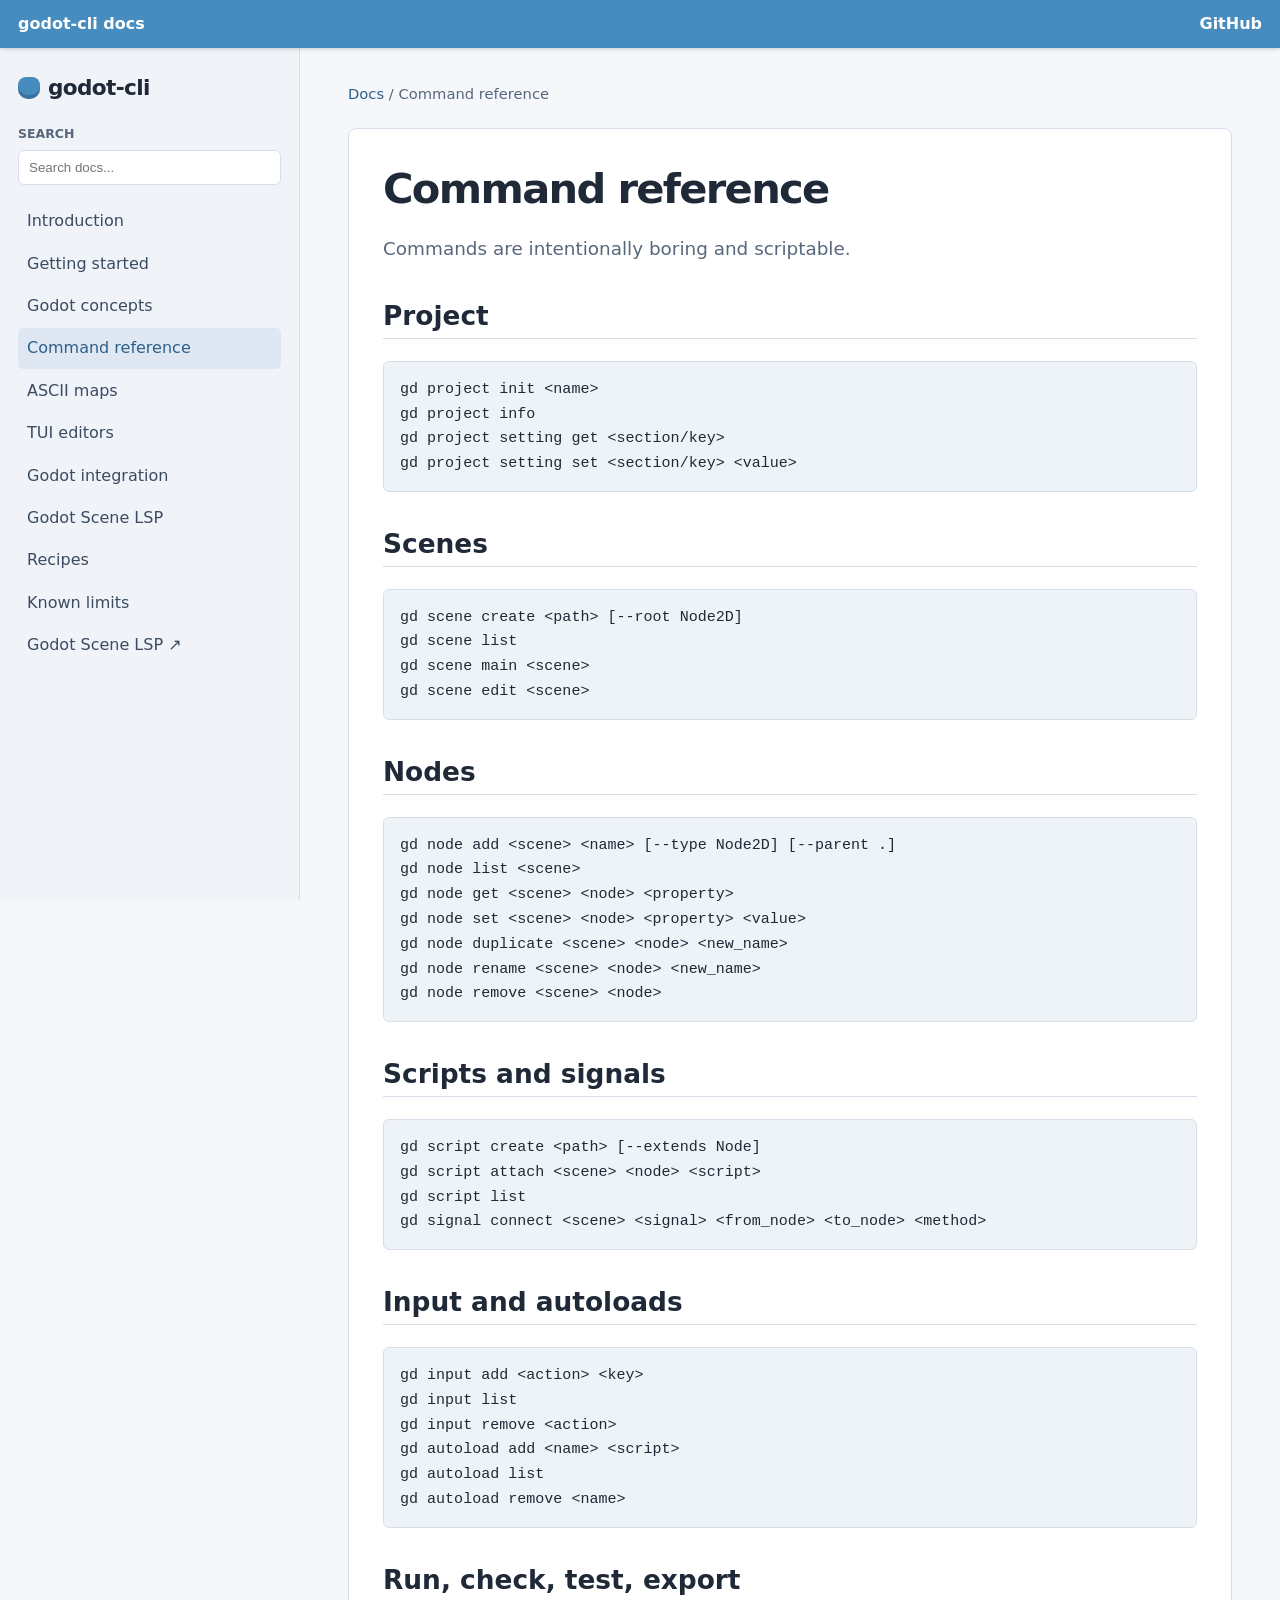
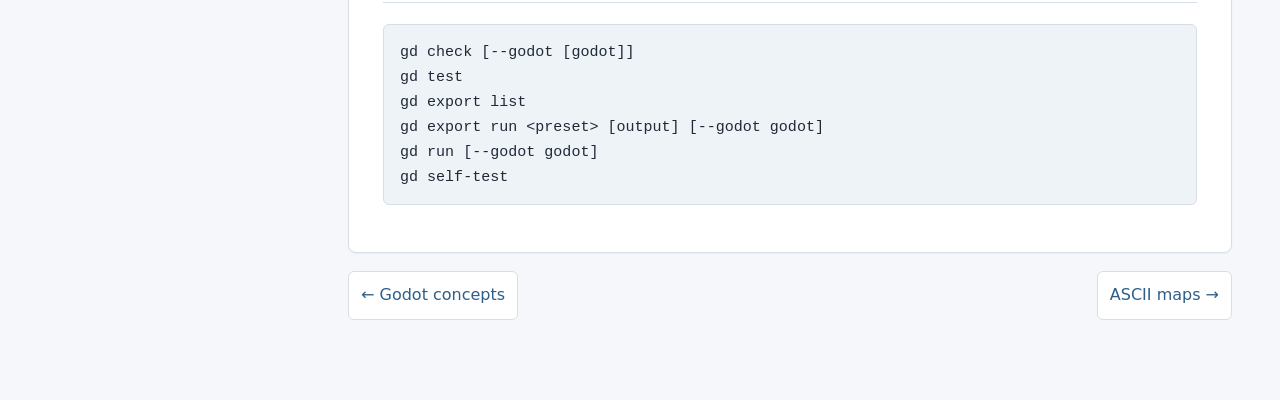
==== commands.html @ 0a63c84a "Redesign docs as multi-page documentation" ====
<!doctype html>
<html lang='en'>
<head>
  <meta charset='utf-8'>
  <meta name='viewport' content='width=device-width, initial-scale=1'>
  <title>Command reference — godot-cli docs</title>
  <meta name='description' content='godot-cli documentation'>
  <link rel='stylesheet' href='styles.css'>
</head>
<body>
  <header class='topbar'><button id='menuButton' aria-label='Toggle navigation'>☰</button><a class='topbrand' href='index.html'>godot-cli docs</a><a href='https://github.com/luisfer-cli/godot-cli'>GitHub</a></header>
  <aside class='sidebar' id='sidebar'>
    <a class='brand' href='index.html'>godot-cli</a>
    <label class='search-label' for='search'>Search</label>
    <input id='search' type='search' placeholder='Search docs...' autocomplete='off'>
    <div id='searchResults' class='search-results' hidden></div>
    <nav><a  href='index.html'>Introduction</a>
<a  href='getting-started.html'>Getting started</a>
<a  href='concepts.html'>Godot concepts</a>
<a class=active href='commands.html'>Command reference</a>
<a  href='maps.html'>ASCII maps</a>
<a  href='tui.html'>TUI editors</a>
<a  href='godot-integration.html'>Godot integration</a>
<a  href='godot-lsp.html'>Godot Scene LSP</a>
<a  href='recipes.html'>Recipes</a>
<a  href='limits.html'>Known limits</a><a href='https://github.com/luisfer-cli/godot-scene-lsp'>Godot Scene LSP ↗</a></nav>
  </aside>
  <main class='content'>
    <div class='breadcrumbs'><a href='index.html'>Docs</a> / <span>Command reference</span></div>
    <article>
<h1>Command reference</h1>
<p class='lead'>Commands are intentionally boring and scriptable.</p>
<h2>Project</h2><pre><code>gd project init &lt;name&gt;
gd project info
gd project setting get &lt;section/key&gt;
gd project setting set &lt;section/key&gt; &lt;value&gt;</code></pre>
<h2>Scenes</h2><pre><code>gd scene create &lt;path&gt; [--root Node2D]
gd scene list
gd scene main &lt;scene&gt;
gd scene edit &lt;scene&gt;</code></pre>
<h2>Nodes</h2><pre><code>gd node add &lt;scene&gt; &lt;name&gt; [--type Node2D] [--parent .]
gd node list &lt;scene&gt;
gd node get &lt;scene&gt; &lt;node&gt; &lt;property&gt;
gd node set &lt;scene&gt; &lt;node&gt; &lt;property&gt; &lt;value&gt;
gd node duplicate &lt;scene&gt; &lt;node&gt; &lt;new_name&gt;
gd node rename &lt;scene&gt; &lt;node&gt; &lt;new_name&gt;
gd node remove &lt;scene&gt; &lt;node&gt;</code></pre>
<h2>Scripts and signals</h2><pre><code>gd script create &lt;path&gt; [--extends Node]
gd script attach &lt;scene&gt; &lt;node&gt; &lt;script&gt;
gd script list
gd signal connect &lt;scene&gt; &lt;signal&gt; &lt;from_node&gt; &lt;to_node&gt; &lt;method&gt;</code></pre>
<h2>Input and autoloads</h2><pre><code>gd input add &lt;action&gt; &lt;key&gt;
gd input list
gd input remove &lt;action&gt;
gd autoload add &lt;name&gt; &lt;script&gt;
gd autoload list
gd autoload remove &lt;name&gt;</code></pre>
<h2>Run, check, test, export</h2><pre><code>gd check [--godot [godot]]
gd test
gd export list
gd export run &lt;preset&gt; [output] [--godot godot]
gd run [--godot godot]
gd self-test</code></pre>
</article>
    <nav class='pager'><a href='concepts.html'>← Godot concepts</a><a href='maps.html'>ASCII maps →</a></nav>
  </main>
  <script>window.SEARCH_INDEX = [{'url': 'index.html', 'title': 'Introduction', 'text': '\n<h1>godot-cli documentation</h1>\n<p class=lead>godot-cli is a terminal-first workflow for Godot 4. It helps you create, inspect, edit, check, run, and export Godot projects without opening the Godot editor for repetitive tasks.</p>\n<div class=admonition note><p><strong>Philosophy:</strong> use the CLI for repeatable project edits, use Neovim + LSP for rich text editing, and use Godot for visual or engine-specific work.</p></div>\n<h2>What you can do</h2>\n<div class=cards>\n  <a class=card href=getting-started.html><h3>Start a project</h3><p>Create a project, scene, player node, input action, and run it.</p></a>\n  <a class=card href=commands.html><h3>Command reference</h3><p>Every command grouped by project, scene, node, script, map, and export.</p></a>\n  <a class=card href=maps.html><h3>ASCII maps</h3><p>Edit simple 2D levels directly in the terminal.</p></a>\n  <a class=card href=godot-lsp.html><h3>Godot Scene LSP</h3><p>Pair the CLI with completions for scenes, node paths, and resources.</p></a>\n</div>\n<h2>Godot in one minute</h2>\n<p>Godot games are built from <strong>scenes</strong>. Scenes are trees of <strong>nodes</strong>. Nodes can have <strong>scripts</strong>. Files are referenced through <code>res://</code> paths. godot-cli edits those project files from your shell.</p>\n<pre><code>gd project init MyGame\ngd scene create Main --root Node2D\ngd node add Main Player --type CharacterBody2D\ngd script attach Main Player player.gd\ngd check --godot\ngd run</code></pre>\n'}, {'url': 'getting-started.html', 'title': 'Getting started', 'text': '\n<h1>Getting started</h1>\n<p class=lead>This walkthrough creates a small Godot project using only shell commands.</p>\n<h2>Install</h2>\n<pre><code>git clone https://github.com/luisfer-cli/godot-cli.git\ncd godot-cli\nmake install\nexport PATH="$HOME/.local/bin:$PATH"</code></pre>\n<h2>Create a project</h2>\n<pre><code>mkdir MyGame && cd MyGame\ngd project init MyGame\ngd scene create Main --root Node2D\ngd scene main Main</code></pre>\n<h2>Add a player</h2>\n<pre><code>gd node add Main Player --type CharacterBody2D\ngd script create player.gd --extends CharacterBody2D\ngd script attach Main Player player.gd\ngd input add jump Space</code></pre>\n<h2>Create a level</h2>\n<pre><code>gd map new Level1 24 14\ngd map edit Level1\ngd map compile Level1 LevelScene</code></pre>\n<h2>Validate and run</h2>\n<pre><code>gd check --godot\ngd run</code></pre>\n<div class=admonition tip><p><strong>Tip:</strong> if your binary is not named <code>godot</code>, use <code>--godot /path/to/godot</code>.</p></div>\n'}, {'url': 'concepts.html', 'title': 'Godot concepts', 'text': '\n<h1>Godot concepts for CLI users</h1>\n<p class=lead>You do not need to memorize the editor UI to understand how Godot projects are structured.</p>\n<h2>Scenes</h2>\n<p>A scene is a reusable tree of nodes, usually saved as a <code>.tscn</code> file. Common examples: <code>Main.tscn</code>, <code>Player.tscn</code>, <code>Enemy.tscn</code>, <code>UI.tscn</code>.</p>\n<h2>Nodes</h2>\n<p>Nodes are the building blocks. <code>Node2D</code> groups 2D nodes. <code>CharacterBody2D</code> is useful for controlled characters. <code>Sprite2D</code> displays textures. <code>CollisionShape2D</code> defines collision geometry.</p>\n<h2>Scripts</h2>\n<p>Scripts add behavior to nodes. A GDScript file usually begins with <code>extends SomeGodotClass</code>. Attach scripts with <code>gd script attach</code>.</p>\n<h2>Resources and res:// paths</h2>\n<p>Godot refers to project files with <code>res://</code>. Example: <code>res://player.gd</code>. The CLI normalizes paths when attaching scripts or setting project values.</p>\n<h2>Where the CLI fits</h2>\n<p>godot-cli changes text resources conservatively. It is not a visual scene editor. It is for repeatable operations you want in shell history, scripts, and automation.</p>\n'}, {'url': 'commands.html', 'title': 'Command reference', 'text': '\n<h1>Command reference</h1>\n<p class=lead>Commands are intentionally boring and scriptable.</p>\n<h2>Project</h2><pre><code>gd project init &lt;name&gt;\ngd project info\ngd project setting get &lt;section/key&gt;\ngd project setting set &lt;section/key&gt; &lt;value&gt;</code></pre>\n<h2>Scenes</h2><pre><code>gd scene create &lt;path&gt; [--root Node2D]\ngd scene list\ngd scene main &lt;scene&gt;\ngd scene edit &lt;scene&gt;</code></pre>\n<h2>Nodes</h2><pre><code>gd node add &lt;scene&gt; &lt;name&gt; [--type Node2D] [--parent .]\ngd node list &lt;scene&gt;\ngd node get &lt;scene&gt; &lt;node&gt; &lt;property&gt;\ngd node set &lt;scene&gt; &lt;node&gt; &lt;property&gt; &lt;value&gt;\ngd node duplicate &lt;scene&gt; &lt;node&gt; &lt;new_name&gt;\ngd node rename &lt;scene&gt; &lt;node&gt; &lt;new_name&gt;\ngd node remove &lt;scene&gt; &lt;node&gt;</code></pre>\n<h2>Scripts and signals</h2><pre><code>gd script create &lt;path&gt; [--extends Node]\ngd script attach &lt;scene&gt; &lt;node&gt; &lt;script&gt;\ngd script list\ngd signal connect &lt;scene&gt; &lt;signal&gt; &lt;from_node&gt; &lt;to_node&gt; &lt;method&gt;</code></pre>\n<h2>Input and autoloads</h2><pre><code>gd input add &lt;action&gt; &lt;key&gt;\ngd input list\ngd input remove &lt;action&gt;\ngd autoload add &lt;name&gt; &lt;script&gt;\ngd autoload list\ngd autoload remove &lt;name&gt;</code></pre>\n<h2>Run, check, test, export</h2><pre><code>gd check [--godot [godot]]\ngd test\ngd export list\ngd export run &lt;preset&gt; [output] [--godot godot]\ngd run [--godot godot]\ngd self-test</code></pre>\n'}, {'url': 'maps.html', 'title': 'ASCII maps', 'text': '\n<h1>ASCII maps</h1>\n<p class=lead>ASCII maps are a quick way to sketch 2D levels without a visual TileMap editor.</p>\n<h2>Format</h2>\n<p><code>.</code> is empty. Every other character becomes a node when compiled.</p>\n<pre><code>P#.\n..#</code></pre>\n<h2>Commands</h2>\n<pre><code>gd map new Level1 16 9\ngd map check Level1\ngd map edit Level1\ngd map compile Level1 LevelScene --tile-size 16</code></pre>\n<h2>Legend</h2>\n<p>Create <code>levels/map.legend</code> to map characters to Godot node types.</p>\n<pre><code>[legend]\n#=StaticBody2D\nP=CharacterBody2D\nC=Camera2D</code></pre>\n<h2>Map editor keys</h2>\n<table><tr><th>Key</th><th>Action</th></tr><tr><td><code>h/j/k/l</code></td><td>Move cursor</td></tr><tr><td>printable key</td><td>Select tile</td></tr><tr><td><code>p</code> or space</td><td>Paint</td></tr><tr><td><code>u</code></td><td>Undo</td></tr><tr><td><code>:w</code>, <code>:q</code>, <code>:wq</code></td><td>Write/quit</td></tr></table>\n<div class=admonition note><p><strong>Why not native TileMap?</strong> Native TileMap editing needs TileSet and atlas metadata. The CLI uses ASCII maps until that data model is worth supporting.</p></div>\n'}, {'url': 'tui.html', 'title': 'TUI editors', 'text': '\n<h1>TUI editors</h1>\n<p class=lead>The TUIs are small terminal helpers with Vim-ish bindings. They are not full editor replacements.</p>\n<h2>Scene browser</h2>\n<pre><code>gd scene edit Main</code></pre>\n<table><tr><th>Key</th><th>Action</th></tr><tr><td><code>j/k</code></td><td>Move through nodes</td></tr><tr><td><code>/</code></td><td>Search node path</td></tr><tr><td><code>?</code></td><td>Help</td></tr><tr><td><code>:w</code>, <code>:q</code>, <code>:wq</code></td><td>Write/quit</td></tr></table>\n<h2>Map editor</h2>\n<pre><code>gd map edit Level1</code></pre>\n<p>Use this for quick ASCII map edits. Compile the map back into a scene with <code>gd map compile</code>.</p>\n'}, {'url': 'godot-integration.html', 'title': 'Godot integration', 'text': '\n<h1>Godot integration</h1>\n<p class=lead>The CLI delegates engine work to the real Godot binary.</p>\n<h2>Run</h2><pre><code>gd run\ngd run --godot /opt/Godot_v4/godot</code></pre>\n<h2>Headless check</h2><pre><code>gd check --godot</code></pre>\n<h2>Exports</h2><pre><code>gd export list\ngd export run Linux build/game.x86_64</code></pre>\n<h2>Tests</h2><p>Configure a test command in <code>project.godot</code>.</p><pre><code>[gd]\ntest_command=godot --headless --path . --script res://test_runner.gd</code></pre><pre><code>gd test</code></pre>\n'}, {'url': 'godot-lsp.html', 'title': 'Godot Scene LSP', 'text': '\n<h1>Godot Scene LSP</h1>\n<p class=lead>Pair godot-cli with <a href=https://github.com/luisfer-cli/godot-scene-lsp>godot-scene-lsp</a> for rich Neovim editing.</p>\n<p>The LSP is a minimal dependency-free server focused on scenes, nodes, resources, and GDScript completions while working without opening Godot.</p>\n<h2>Features</h2>\n<ul><li>Scene <code>.tscn</code> completions.</li><li>Node path completions like <code>Player/Sprite</code>.</li><li><code>res://...</code> resource completions for scripts, scenes, textures, audio, and project files.</li><li>Godot classes, keywords, callbacks, and project symbols.</li><li>Document symbols, definitions, references, hover, and simple diagnostics.</li></ul>\n<h2>Install</h2><pre><code>git clone https://github.com/luisfer-cli/godot-scene-lsp.git\ncd godot-scene-lsp\nmake install</code></pre>\n<h2>Neovim</h2><pre><code>vim.lsp.start({\n  name = godot-scene-lsp,\n  cmd = { godot-scene-lsp, --stdio },\n  root_dir = vim.fs.root(0, { project.godot, .git }),\n})</code></pre>\n<h2>Recommended workflow</h2><p>Use godot-cli for repeatable structural changes. Use Neovim + godot-scene-lsp for writing scripts and editing scenes/resources. Use Godot for visual authoring when the terminal stops being the fastest tool.</p>\n'}, {'url': 'recipes.html', 'title': 'Recipes', 'text': '\n<h1>Recipes</h1>\n<h2>Create a player scene</h2><pre><code>gd scene create Player --root CharacterBody2D\ngd node add Player Sprite --type Sprite2D\ngd node add Player Collision --type CollisionShape2D\ngd script create player.gd --extends CharacterBody2D\ngd script attach Player Player player.gd</code></pre>\n<h2>Create a UI scene</h2><pre><code>gd scene create UI --root Control\ngd node add UI Menu --type VBoxContainer\ngd node add UI StartButton --type Button --parent Menu</code></pre>\n<h2>Prepare export</h2><pre><code>gd check --godot\ngd export list\ngd export run Linux dist/my-game.x86_64</code></pre>\n<h2>Use Neovim for deep edits</h2><pre><code>nvim Main.tscn player.gd</code></pre><p>With godot-scene-lsp running, you get project-aware completions for node paths and <code>res://</code> resources.</p>\n'}, {'url': 'limits.html', 'title': 'Known limits', 'text': '\n<h1>Known limits</h1>\n<ul><li><code>.tscn</code> support is conservative and line-preserving, not a full Godot resource parser.</li><li>Native TileMap/TileSet editing is not implemented; use ASCII maps or Neovim/Godot for full tileset metadata.</li><li>The curses TUIs are intentionally small helpers.</li><li>Input mapping supports basic keys first.</li><li>On Windows, curses may require a compatible terminal environment.</li></ul>\n<h2>Design rule</h2><p>godot-cli should stay boring and scriptable. If a feature starts becoming a clone of Godots editor, it probably belongs in Godot or the LSP instead.</p>\n'}];</script>
  <script src='docs.js'></script>
</body>
</html>
---- styles.css ----
:root {
  color-scheme: light dark;
  --bg: #f5f7fb;
  --paper: #ffffff;
  --sidebar: #f0f3f8;
  --text: #1f2937;
  --muted: #58677c;
  --line: #d8dee9;
  --code-bg: #eef3f7;
  --godot: #478cbf;
  --godot-dark: #2d5f89;
  --green: #2e936c;
  --warn-bg: #fff8e1;
  --note-bg: #eaf5ff;
  --tip-bg: #eafaf0;
}
* { box-sizing: border-box; }
html { scroll-behavior: smooth; }
body {
  margin: 0;
  background: var(--bg);
  color: var(--text);
  font-family: system-ui, -apple-system, BlinkMacSystemFont, "Segoe UI", sans-serif;
  line-height: 1.65;
}
a { color: var(--godot-dark); text-decoration: none; }
a:hover { text-decoration: underline; }
.topbar {
  position: sticky;
  top: 0;
  z-index: 20;
  height: 48px;
  display: flex;
  align-items: center;
  gap: 16px;
  padding: 0 18px;
  background: var(--godot);
  color: white;
  box-shadow: 0 1px 4px rgba(0,0,0,.18);
}
.topbar a { color: white; font-weight: 600; }
.topbar a:last-child { margin-left: auto; }
#menuButton {
  display: none;
  border: 0;
  background: rgba(255,255,255,.16);
  color: white;
  border-radius: 6px;
  padding: 6px 9px;
}
.sidebar {
  position: fixed;
  top: 48px;
  bottom: 0;
  left: 0;
  width: 300px;
  overflow-y: auto;
  padding: 22px 18px 36px;
  background: var(--sidebar);
  border-right: 1px solid var(--line);
}
.brand {
  display: block;
  margin-bottom: 18px;
  color: var(--text);
  font-size: 1.35rem;
  font-weight: 800;
  letter-spacing: -.03em;
}
.brand::before {
  content: "";
  display: inline-block;
  width: 22px;
  height: 22px;
  margin-right: 8px;
  vertical-align: -4px;
  border-radius: 8px 8px 10px 10px;
  background: var(--godot);
  box-shadow: inset 0 -4px 0 rgba(0,0,0,.18);
}
.search-label {
  display: block;
  margin-bottom: 6px;
  color: var(--muted);
  font-size: .78rem;
  font-weight: 700;
  text-transform: uppercase;
}
#search {
  width: 100%;
  padding: 9px 10px;
  border: 1px solid var(--line);
  border-radius: 6px;
  background: var(--paper);
  color: var(--text);
}
.search-results {
  margin: 8px 0 12px;
  border: 1px solid var(--line);
  border-radius: 6px;
  background: var(--paper);
  overflow: hidden;
}
.search-results a, .search-results p {
  display: block;
  margin: 0;
  padding: 8px 10px;
  color: var(--muted);
}
.search-results a:hover { background: var(--code-bg); text-decoration: none; }
.sidebar nav {
  display: grid;
  gap: 2px;
  margin-top: 16px;
}
.sidebar nav a {
  padding: 7px 9px;
  border-radius: 5px;
  color: #3b4b61;
}
.sidebar nav a:hover, .sidebar nav a.active {
  background: #dfe8f2;
  color: var(--godot-dark);
  text-decoration: none;
}
.content {
  max-width: 980px;
  margin-left: 300px;
  padding: 34px 48px 80px;
}
.breadcrumbs {
  margin-bottom: 22px;
  color: var(--muted);
  font-size: .92rem;
}
article {
  background: var(--paper);
  border: 1px solid var(--line);
  border-radius: 8px;
  padding: 34px;
  box-shadow: 0 1px 2px rgba(0,0,0,.04);
}
h1, h2, h3 { line-height: 1.25; }
h1 {
  margin: 0 0 18px;
  font-size: 2.6rem;
  letter-spacing: -.04em;
}
h2 {
  margin-top: 2.2rem;
  padding-bottom: .35rem;
  border-bottom: 1px solid var(--line);
  font-size: 1.65rem;
}
h3 { margin-top: 1.6rem; color: var(--godot-dark); }
.lead {
  color: var(--muted);
  font-size: 1.15rem;
}
pre {
  overflow: auto;
  padding: 15px 16px;
  border: 1px solid var(--line);
  border-radius: 6px;
  background: var(--code-bg);
}
code {
  font-family: ui-monospace, SFMono-Regular, Menlo, Consolas, "Liberation Mono", monospace;
  font-size: .94em;
}
p code, li code, td code {
  padding: 2px 5px;
  border-radius: 4px;
  background: var(--code-bg);
}
.cards {
  display: grid;
  grid-template-columns: repeat(2, minmax(0, 1fr));
  gap: 14px;
  margin: 18px 0;
}
.card {
  display: block;
  padding: 16px;
  border: 1px solid var(--line);
  border-radius: 8px;
  background: #fbfcfe;
}
.card h3 { margin-top: 0; }
.card p { color: var(--muted); }
.admonition {
  margin: 18px 0;
  padding: 12px 14px;
  border-left: 4px solid var(--godot);
  border-radius: 4px;
  background: var(--note-bg);
}
.admonition.tip { background: var(--tip-bg); border-left-color: var(--green); }
.admonition.note { background: var(--note-bg); }
.split, .grid-2 {
  display: grid;
  grid-template-columns: repeat(2, minmax(0, 1fr));
  gap: 14px;
}
.split > div, .grid-2 > article {
  border: 1px solid var(--line);
  border-radius: 8px;
  padding: 14px;
  background: #fbfcfe;
}
table {
  width: 100%;
  border-collapse: collapse;
  margin: 14px 0;
}
th, td {
  padding: 9px 10px;
  border: 1px solid var(--line);
  text-align: left;
}
th { background: var(--code-bg); }
.warning { background: var(--warn-bg); }
.pager {
  display: flex;
  justify-content: space-between;
  margin-top: 18px;
}
.pager a, .pager span {
  display: inline-block;
  min-width: 1px;
  padding: 10px 12px;
  border: 1px solid var(--line);
  border-radius: 6px;
  background: var(--paper);
}
@media (prefers-color-scheme: dark) {
  :root {
    --bg: #10151f;
    --paper: #151c29;
    --sidebar: #111827;
    --text: #e8eef8;
    --muted: #a8b4c6;
    --line: #2a3545;
    --code-bg: #0d1320;
    --godot-dark: #74b8e8;
    --note-bg: #102338;
    --tip-bg: #10291e;
    --warn-bg: #2a2412;
  }
  .card, .split > div, .grid-2 > article { background: #121a27; }
  .sidebar nav a { color: var(--muted); }
  .sidebar nav a:hover, .sidebar nav a.active { background: #1b2b40; color: white; }
}
@media (max-width: 860px) {
  #menuButton { display: inline-block; }
  .sidebar { transform: translateX(-105%); transition: transform .18s ease; z-index: 30; }
  .sidebar.open { transform: translateX(0); }
  .content { margin-left: 0; padding: 24px 18px 70px; }
  article { padding: 24px; }
  .cards, .split, .grid-2 { grid-template-columns: 1fr; }
}
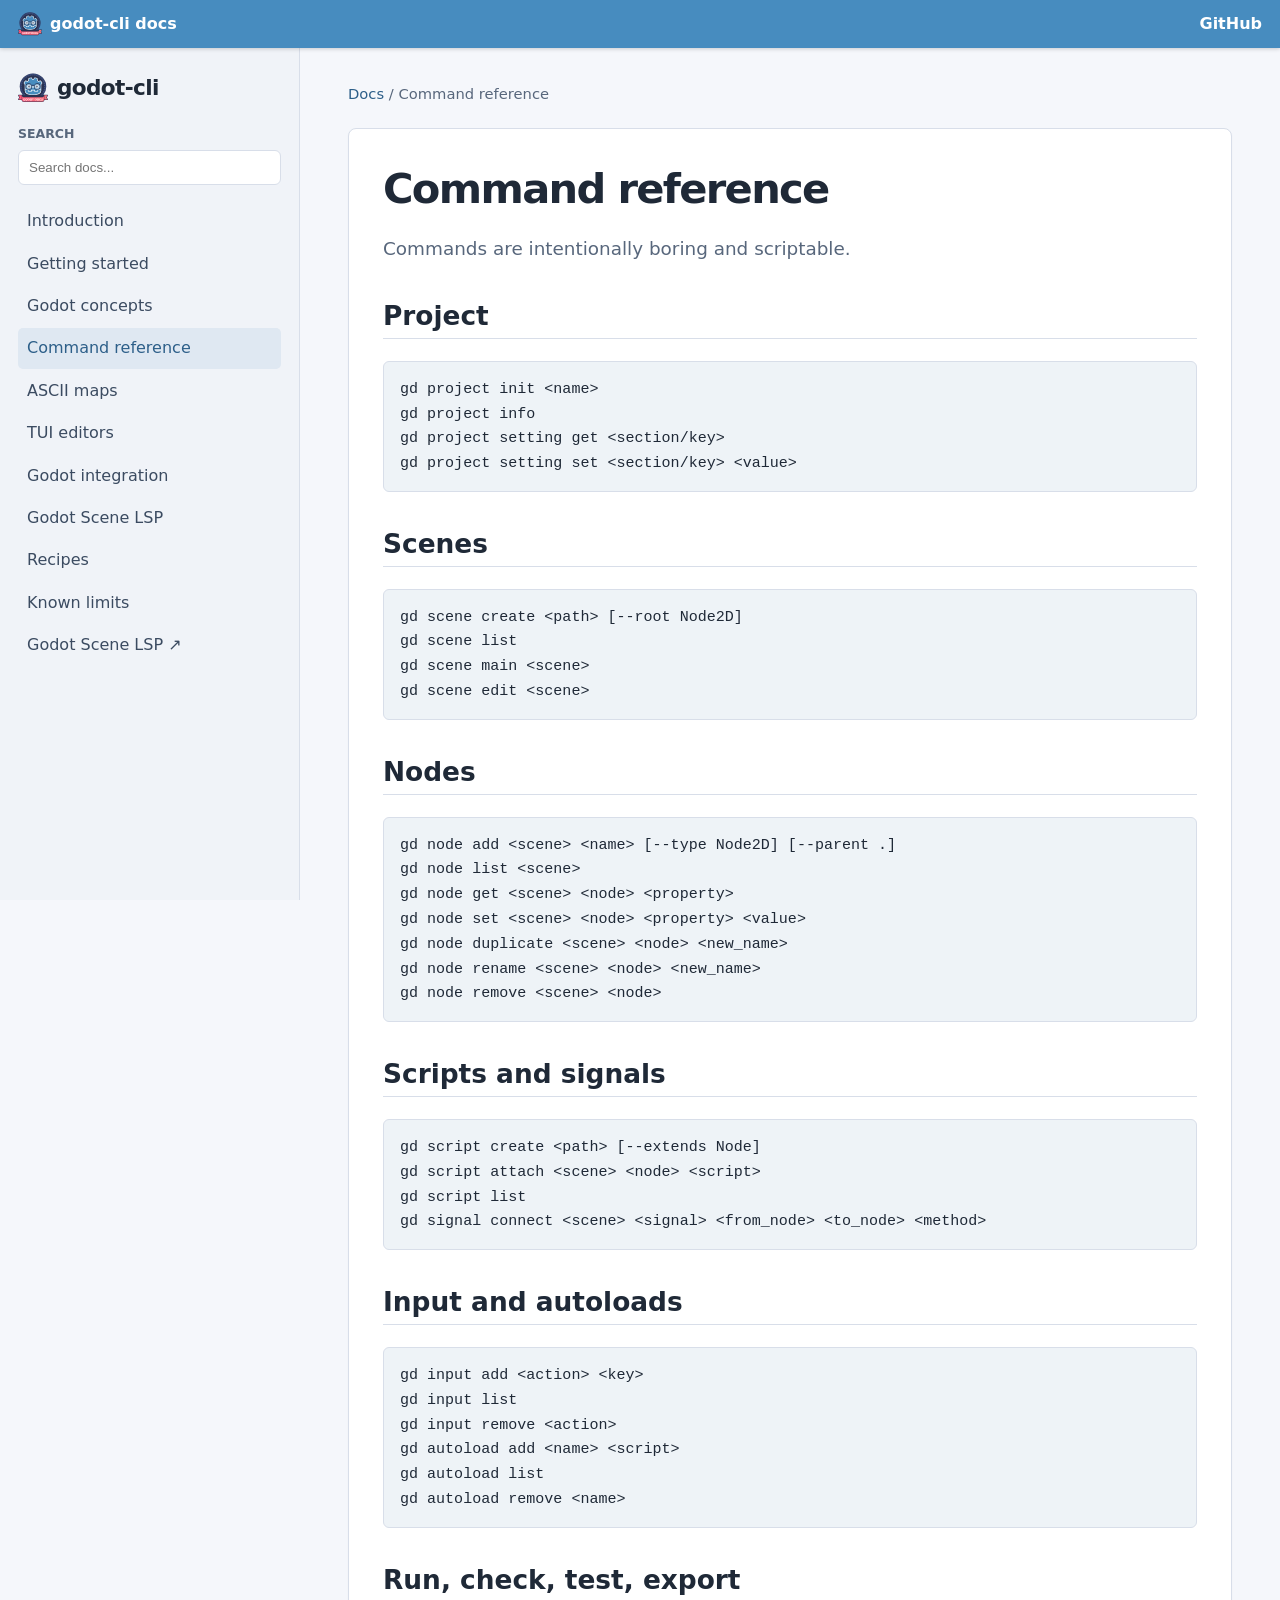
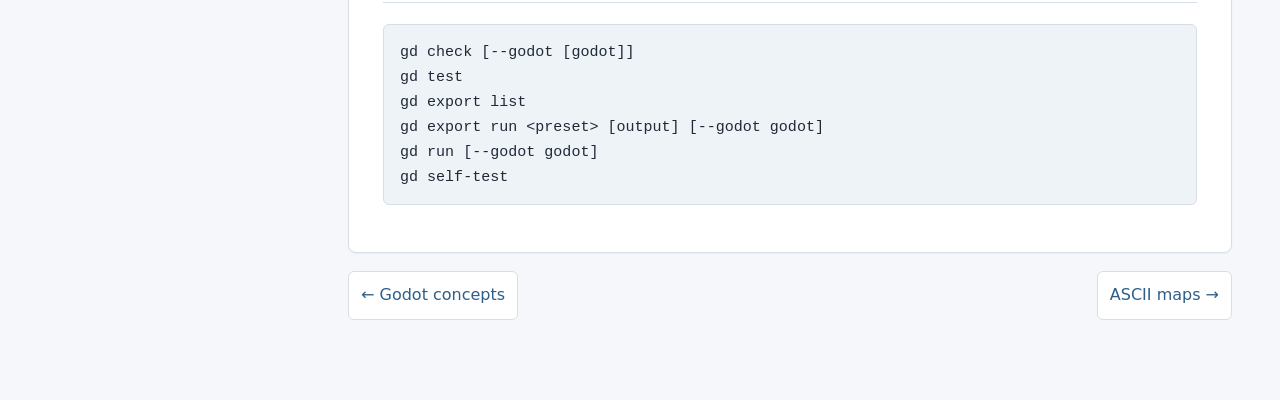
==== commit 77587db3: "Add Godot logo to docs" ====
--- a/commands.html
+++ b/commands.html
@@ -8,9 +8,9 @@
   <link rel='stylesheet' href='styles.css'>
 </head>
 <body>
-  <header class='topbar'><button id='menuButton' aria-label='Toggle navigation'>☰</button><a class='topbrand' href='index.html'>godot-cli docs</a><a href='https://github.com/luisfer-cli/godot-cli'>GitHub</a></header>
+  <header class='topbar'><button id='menuButton' aria-label='Toggle navigation'>☰</button><a class='topbrand' href='index.html'><img src='assets/godot-documentation-logo.svg' alt='' class='top-logo'> godot-cli docs</a><a href='https://github.com/luisfer-cli/godot-cli'>GitHub</a></header>
   <aside class='sidebar' id='sidebar'>
-    <a class='brand' href='index.html'>godot-cli</a>
+    <a class='brand' href='index.html'><img src='assets/godot-documentation-logo.svg' alt='Godot logo'> <span>godot-cli</span></a>
     <label class='search-label' for='search'>Search</label>
     <input id='search' type='search' placeholder='Search docs...' autocomplete='off'>
     <div id='searchResults' class='search-results' hidden></div>
--- a/styles.css
+++ b/styles.css
@@ -60,24 +60,18 @@
   border-right: 1px solid var(--line);
 }
 .brand {
-  display: block;
+  display: flex;
+  align-items: center;
+  gap: 9px;
   margin-bottom: 18px;
   color: var(--text);
   font-size: 1.35rem;
   font-weight: 800;
   letter-spacing: -.03em;
 }
-.brand::before {
-  content: "";
-  display: inline-block;
-  width: 22px;
-  height: 22px;
-  margin-right: 8px;
-  vertical-align: -4px;
-  border-radius: 8px 8px 10px 10px;
-  background: var(--godot);
-  box-shadow: inset 0 -4px 0 rgba(0,0,0,.18);
-}
+.brand img { width: 30px; height: 30px; }
+.topbrand { display: inline-flex; align-items: center; gap: 8px; }
+.top-logo { width: 24px; height: 24px; }
 .search-label {
   display: block;
   margin-bottom: 6px;
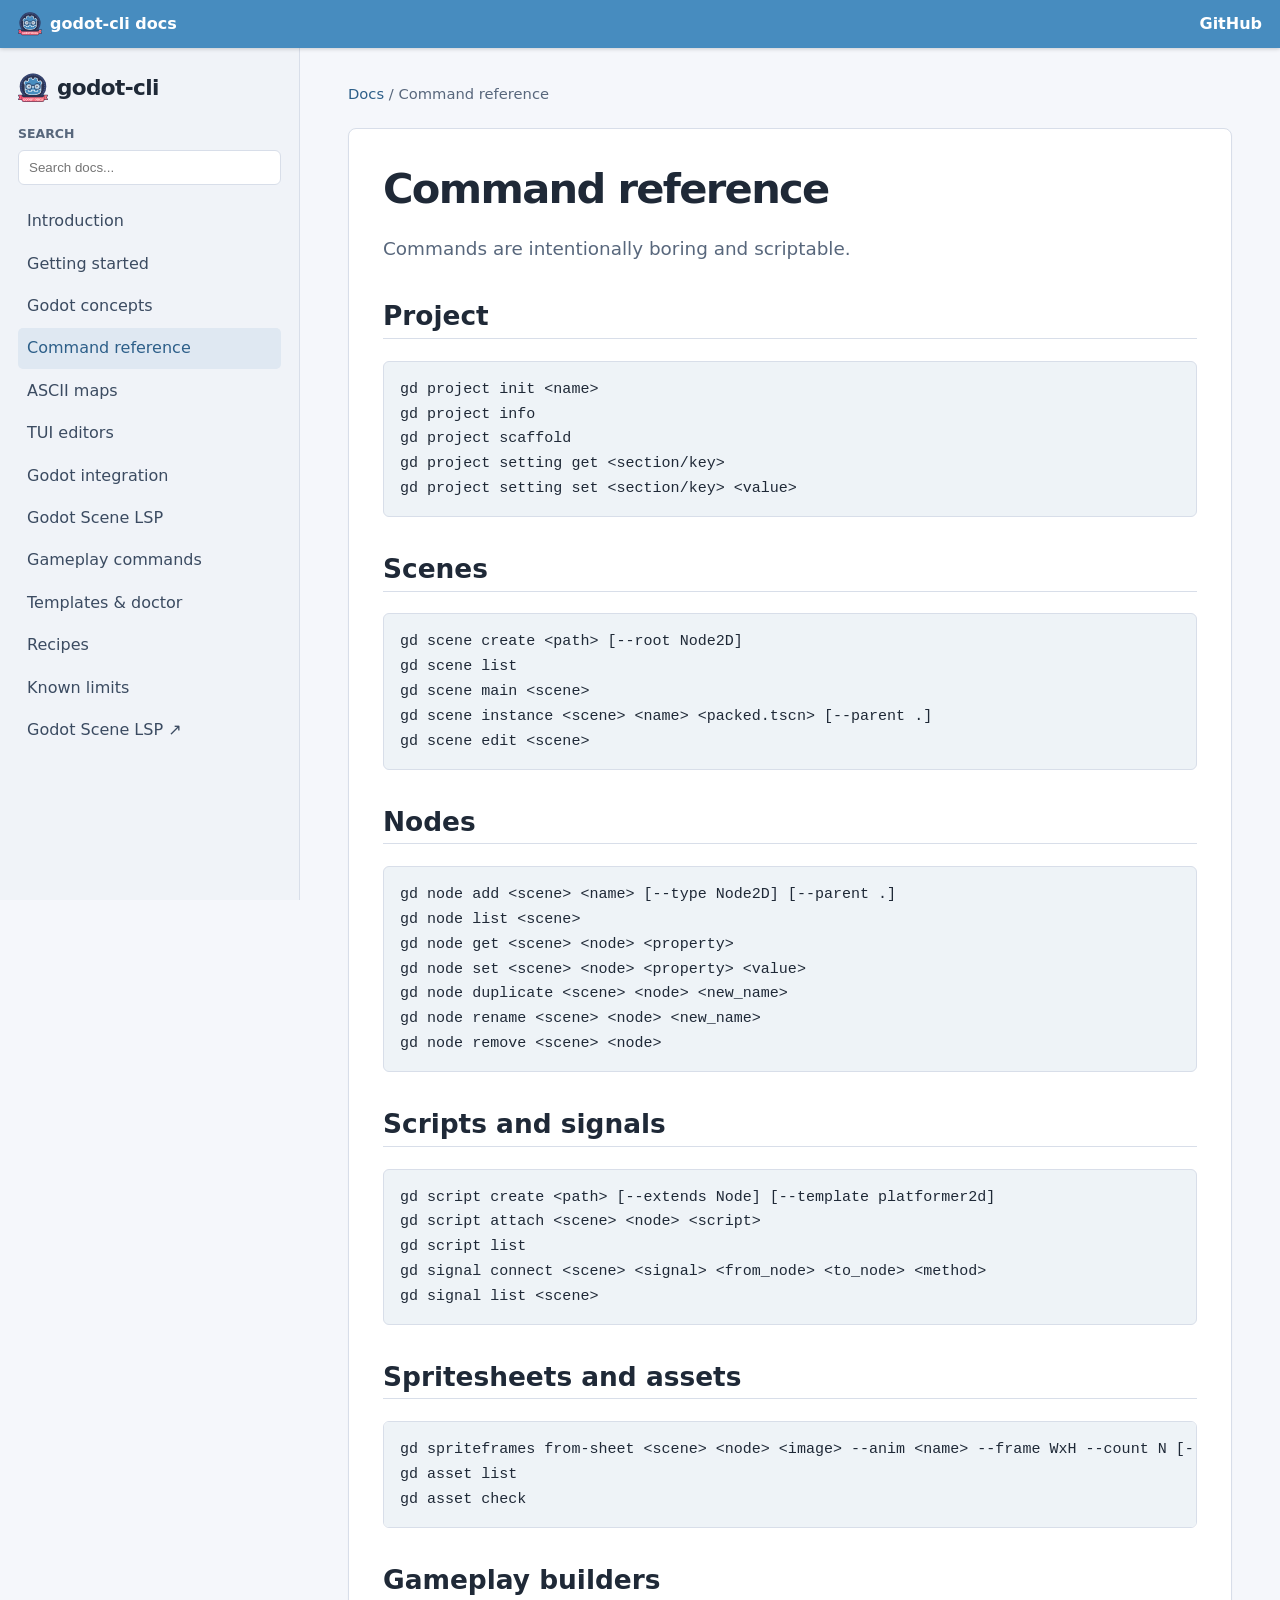
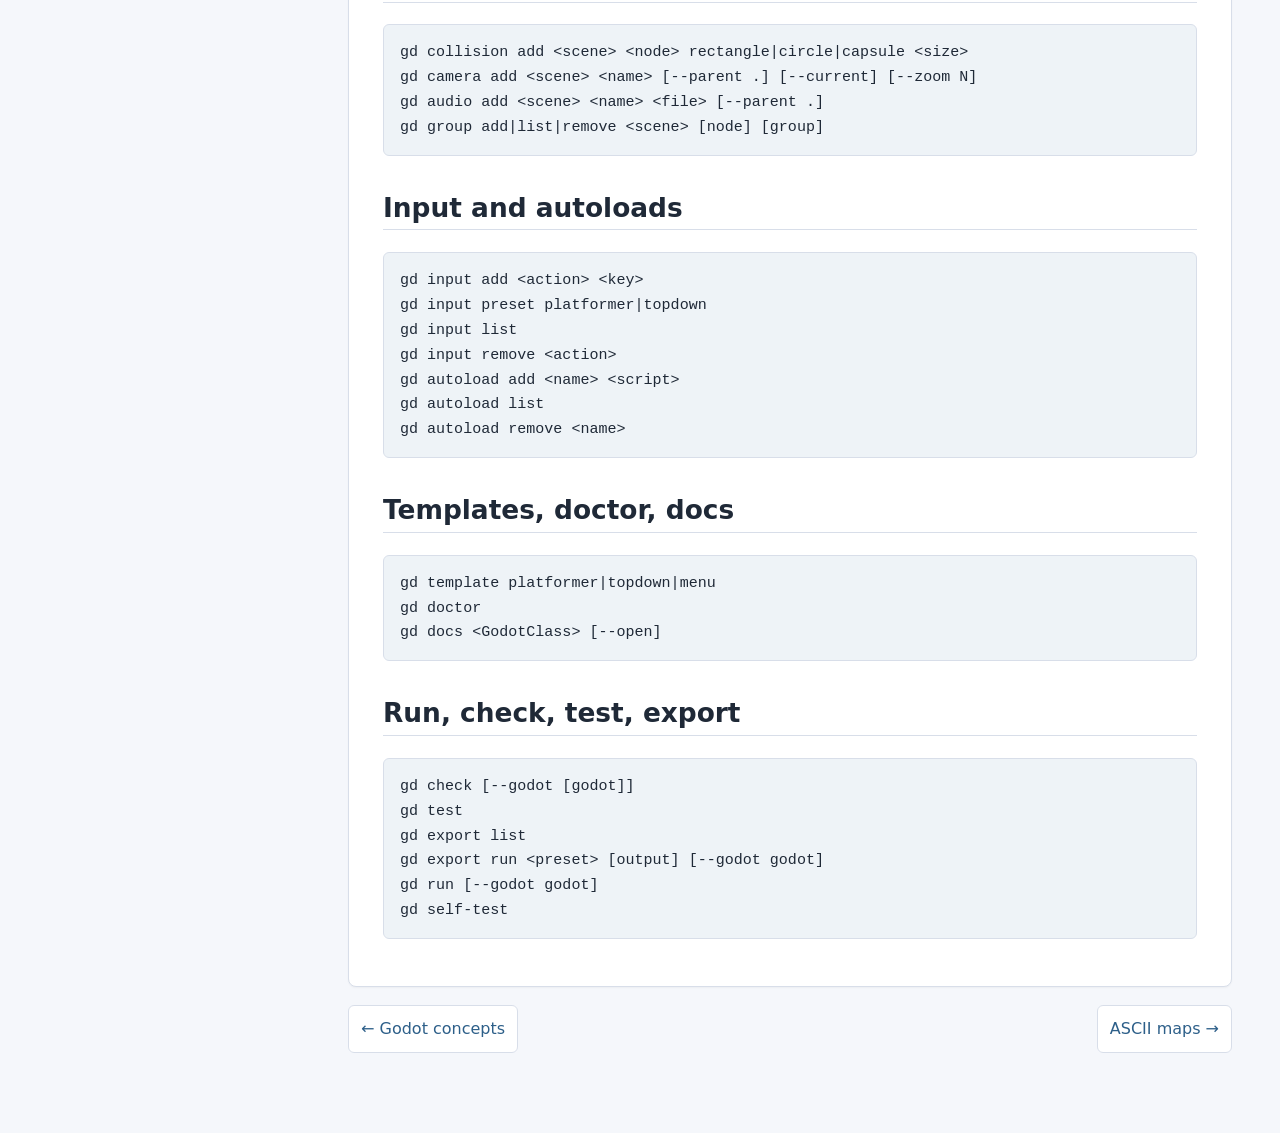
==== commit 75a6bde3: "Document gameplay and productivity commands" ====
--- a/commands.html
+++ b/commands.html
@@ -22,6 +22,8 @@
 <a  href='tui.html'>TUI editors</a>
 <a  href='godot-integration.html'>Godot integration</a>
 <a  href='godot-lsp.html'>Godot Scene LSP</a>
+<a  href='gameplay.html'>Gameplay commands</a>
+<a  href='productivity.html'>Templates & doctor</a>
 <a  href='recipes.html'>Recipes</a>
 <a  href='limits.html'>Known limits</a><a href='https://github.com/luisfer-cli/godot-scene-lsp'>Godot Scene LSP ↗</a></nav>
   </aside>
@@ -32,11 +34,13 @@
 <p class='lead'>Commands are intentionally boring and scriptable.</p>
 <h2>Project</h2><pre><code>gd project init &lt;name&gt;
 gd project info
+gd project scaffold
 gd project setting get &lt;section/key&gt;
 gd project setting set &lt;section/key&gt; &lt;value&gt;</code></pre>
 <h2>Scenes</h2><pre><code>gd scene create &lt;path&gt; [--root Node2D]
 gd scene list
 gd scene main &lt;scene&gt;
+gd scene instance &lt;scene&gt; &lt;name&gt; &lt;packed.tscn&gt; [--parent .]
 gd scene edit &lt;scene&gt;</code></pre>
 <h2>Nodes</h2><pre><code>gd node add &lt;scene&gt; &lt;name&gt; [--type Node2D] [--parent .]
 gd node list &lt;scene&gt;
@@ -45,16 +49,28 @@
 gd node duplicate &lt;scene&gt; &lt;node&gt; &lt;new_name&gt;
 gd node rename &lt;scene&gt; &lt;node&gt; &lt;new_name&gt;
 gd node remove &lt;scene&gt; &lt;node&gt;</code></pre>
-<h2>Scripts and signals</h2><pre><code>gd script create &lt;path&gt; [--extends Node]
+<h2>Scripts and signals</h2><pre><code>gd script create &lt;path&gt; [--extends Node] [--template platformer2d]
 gd script attach &lt;scene&gt; &lt;node&gt; &lt;script&gt;
 gd script list
-gd signal connect &lt;scene&gt; &lt;signal&gt; &lt;from_node&gt; &lt;to_node&gt; &lt;method&gt;</code></pre>
+gd signal connect &lt;scene&gt; &lt;signal&gt; &lt;from_node&gt; &lt;to_node&gt; &lt;method&gt;
+gd signal list &lt;scene&gt;</code></pre>
+<h2>Spritesheets and assets</h2><pre><code>gd spriteframes from-sheet &lt;scene&gt; &lt;node&gt; &lt;image&gt; --anim &lt;name&gt; --frame WxH --count N [--fps N] [--columns N] [--offset X,Y] [--out file.tres]
+gd asset list
+gd asset check</code></pre>
+<h2>Gameplay builders</h2><pre><code>gd collision add &lt;scene&gt; &lt;node&gt; rectangle|circle|capsule &lt;size&gt;
+gd camera add &lt;scene&gt; &lt;name&gt; [--parent .] [--current] [--zoom N]
+gd audio add &lt;scene&gt; &lt;name&gt; &lt;file&gt; [--parent .]
+gd group add|list|remove &lt;scene&gt; [node] [group]</code></pre>
 <h2>Input and autoloads</h2><pre><code>gd input add &lt;action&gt; &lt;key&gt;
+gd input preset platformer|topdown
 gd input list
 gd input remove &lt;action&gt;
 gd autoload add &lt;name&gt; &lt;script&gt;
 gd autoload list
 gd autoload remove &lt;name&gt;</code></pre>
+<h2>Templates, doctor, docs</h2><pre><code>gd template platformer|topdown|menu
+gd doctor
+gd docs &lt;GodotClass&gt; [--open]</code></pre>
 <h2>Run, check, test, export</h2><pre><code>gd check [--godot [godot]]
 gd test
 gd export list
@@ -64,7 +80,7 @@
 </article>
     <nav class='pager'><a href='concepts.html'>← Godot concepts</a><a href='maps.html'>ASCII maps →</a></nav>
   </main>
-  <script>window.SEARCH_INDEX = [{'url': 'index.html', 'title': 'Introduction', 'text': '\n<h1>godot-cli documentation</h1>\n<p class=lead>godot-cli is a terminal-first workflow for Godot 4. It helps you create, inspect, edit, check, run, and export Godot projects without opening the Godot editor for repetitive tasks.</p>\n<div class=admonition note><p><strong>Philosophy:</strong> use the CLI for repeatable project edits, use Neovim + LSP for rich text editing, and use Godot for visual or engine-specific work.</p></div>\n<h2>What you can do</h2>\n<div class=cards>\n  <a class=card href=getting-started.html><h3>Start a project</h3><p>Create a project, scene, player node, input action, and run it.</p></a>\n  <a class=card href=commands.html><h3>Command reference</h3><p>Every command grouped by project, scene, node, script, map, and export.</p></a>\n  <a class=card href=maps.html><h3>ASCII maps</h3><p>Edit simple 2D levels directly in the terminal.</p></a>\n  <a class=card href=godot-lsp.html><h3>Godot Scene LSP</h3><p>Pair the CLI with completions for scenes, node paths, and resources.</p></a>\n</div>\n<h2>Godot in one minute</h2>\n<p>Godot games are built from <strong>scenes</strong>. Scenes are trees of <strong>nodes</strong>. Nodes can have <strong>scripts</strong>. Files are referenced through <code>res://</code> paths. godot-cli edits those project files from your shell.</p>\n<pre><code>gd project init MyGame\ngd scene create Main --root Node2D\ngd node add Main Player --type CharacterBody2D\ngd script attach Main Player player.gd\ngd check --godot\ngd run</code></pre>\n'}, {'url': 'getting-started.html', 'title': 'Getting started', 'text': '\n<h1>Getting started</h1>\n<p class=lead>This walkthrough creates a small Godot project using only shell commands.</p>\n<h2>Install</h2>\n<pre><code>git clone https://github.com/luisfer-cli/godot-cli.git\ncd godot-cli\nmake install\nexport PATH="$HOME/.local/bin:$PATH"</code></pre>\n<h2>Create a project</h2>\n<pre><code>mkdir MyGame && cd MyGame\ngd project init MyGame\ngd scene create Main --root Node2D\ngd scene main Main</code></pre>\n<h2>Add a player</h2>\n<pre><code>gd node add Main Player --type CharacterBody2D\ngd script create player.gd --extends CharacterBody2D\ngd script attach Main Player player.gd\ngd input add jump Space</code></pre>\n<h2>Create a level</h2>\n<pre><code>gd map new Level1 24 14\ngd map edit Level1\ngd map compile Level1 LevelScene</code></pre>\n<h2>Validate and run</h2>\n<pre><code>gd check --godot\ngd run</code></pre>\n<div class=admonition tip><p><strong>Tip:</strong> if your binary is not named <code>godot</code>, use <code>--godot /path/to/godot</code>.</p></div>\n'}, {'url': 'concepts.html', 'title': 'Godot concepts', 'text': '\n<h1>Godot concepts for CLI users</h1>\n<p class=lead>You do not need to memorize the editor UI to understand how Godot projects are structured.</p>\n<h2>Scenes</h2>\n<p>A scene is a reusable tree of nodes, usually saved as a <code>.tscn</code> file. Common examples: <code>Main.tscn</code>, <code>Player.tscn</code>, <code>Enemy.tscn</code>, <code>UI.tscn</code>.</p>\n<h2>Nodes</h2>\n<p>Nodes are the building blocks. <code>Node2D</code> groups 2D nodes. <code>CharacterBody2D</code> is useful for controlled characters. <code>Sprite2D</code> displays textures. <code>CollisionShape2D</code> defines collision geometry.</p>\n<h2>Scripts</h2>\n<p>Scripts add behavior to nodes. A GDScript file usually begins with <code>extends SomeGodotClass</code>. Attach scripts with <code>gd script attach</code>.</p>\n<h2>Resources and res:// paths</h2>\n<p>Godot refers to project files with <code>res://</code>. Example: <code>res://player.gd</code>. The CLI normalizes paths when attaching scripts or setting project values.</p>\n<h2>Where the CLI fits</h2>\n<p>godot-cli changes text resources conservatively. It is not a visual scene editor. It is for repeatable operations you want in shell history, scripts, and automation.</p>\n'}, {'url': 'commands.html', 'title': 'Command reference', 'text': '\n<h1>Command reference</h1>\n<p class=lead>Commands are intentionally boring and scriptable.</p>\n<h2>Project</h2><pre><code>gd project init &lt;name&gt;\ngd project info\ngd project setting get &lt;section/key&gt;\ngd project setting set &lt;section/key&gt; &lt;value&gt;</code></pre>\n<h2>Scenes</h2><pre><code>gd scene create &lt;path&gt; [--root Node2D]\ngd scene list\ngd scene main &lt;scene&gt;\ngd scene edit &lt;scene&gt;</code></pre>\n<h2>Nodes</h2><pre><code>gd node add &lt;scene&gt; &lt;name&gt; [--type Node2D] [--parent .]\ngd node list &lt;scene&gt;\ngd node get &lt;scene&gt; &lt;node&gt; &lt;property&gt;\ngd node set &lt;scene&gt; &lt;node&gt; &lt;property&gt; &lt;value&gt;\ngd node duplicate &lt;scene&gt; &lt;node&gt; &lt;new_name&gt;\ngd node rename &lt;scene&gt; &lt;node&gt; &lt;new_name&gt;\ngd node remove &lt;scene&gt; &lt;node&gt;</code></pre>\n<h2>Scripts and signals</h2><pre><code>gd script create &lt;path&gt; [--extends Node]\ngd script attach &lt;scene&gt; &lt;node&gt; &lt;script&gt;\ngd script list\ngd signal connect &lt;scene&gt; &lt;signal&gt; &lt;from_node&gt; &lt;to_node&gt; &lt;method&gt;</code></pre>\n<h2>Input and autoloads</h2><pre><code>gd input add &lt;action&gt; &lt;key&gt;\ngd input list\ngd input remove &lt;action&gt;\ngd autoload add &lt;name&gt; &lt;script&gt;\ngd autoload list\ngd autoload remove &lt;name&gt;</code></pre>\n<h2>Run, check, test, export</h2><pre><code>gd check [--godot [godot]]\ngd test\ngd export list\ngd export run &lt;preset&gt; [output] [--godot godot]\ngd run [--godot godot]\ngd self-test</code></pre>\n'}, {'url': 'maps.html', 'title': 'ASCII maps', 'text': '\n<h1>ASCII maps</h1>\n<p class=lead>ASCII maps are a quick way to sketch 2D levels without a visual TileMap editor.</p>\n<h2>Format</h2>\n<p><code>.</code> is empty. Every other character becomes a node when compiled.</p>\n<pre><code>P#.\n..#</code></pre>\n<h2>Commands</h2>\n<pre><code>gd map new Level1 16 9\ngd map check Level1\ngd map edit Level1\ngd map compile Level1 LevelScene --tile-size 16</code></pre>\n<h2>Legend</h2>\n<p>Create <code>levels/map.legend</code> to map characters to Godot node types.</p>\n<pre><code>[legend]\n#=StaticBody2D\nP=CharacterBody2D\nC=Camera2D</code></pre>\n<h2>Map editor keys</h2>\n<table><tr><th>Key</th><th>Action</th></tr><tr><td><code>h/j/k/l</code></td><td>Move cursor</td></tr><tr><td>printable key</td><td>Select tile</td></tr><tr><td><code>p</code> or space</td><td>Paint</td></tr><tr><td><code>u</code></td><td>Undo</td></tr><tr><td><code>:w</code>, <code>:q</code>, <code>:wq</code></td><td>Write/quit</td></tr></table>\n<div class=admonition note><p><strong>Why not native TileMap?</strong> Native TileMap editing needs TileSet and atlas metadata. The CLI uses ASCII maps until that data model is worth supporting.</p></div>\n'}, {'url': 'tui.html', 'title': 'TUI editors', 'text': '\n<h1>TUI editors</h1>\n<p class=lead>The TUIs are small terminal helpers with Vim-ish bindings. They are not full editor replacements.</p>\n<h2>Scene browser</h2>\n<pre><code>gd scene edit Main</code></pre>\n<table><tr><th>Key</th><th>Action</th></tr><tr><td><code>j/k</code></td><td>Move through nodes</td></tr><tr><td><code>/</code></td><td>Search node path</td></tr><tr><td><code>?</code></td><td>Help</td></tr><tr><td><code>:w</code>, <code>:q</code>, <code>:wq</code></td><td>Write/quit</td></tr></table>\n<h2>Map editor</h2>\n<pre><code>gd map edit Level1</code></pre>\n<p>Use this for quick ASCII map edits. Compile the map back into a scene with <code>gd map compile</code>.</p>\n'}, {'url': 'godot-integration.html', 'title': 'Godot integration', 'text': '\n<h1>Godot integration</h1>\n<p class=lead>The CLI delegates engine work to the real Godot binary.</p>\n<h2>Run</h2><pre><code>gd run\ngd run --godot /opt/Godot_v4/godot</code></pre>\n<h2>Headless check</h2><pre><code>gd check --godot</code></pre>\n<h2>Exports</h2><pre><code>gd export list\ngd export run Linux build/game.x86_64</code></pre>\n<h2>Tests</h2><p>Configure a test command in <code>project.godot</code>.</p><pre><code>[gd]\ntest_command=godot --headless --path . --script res://test_runner.gd</code></pre><pre><code>gd test</code></pre>\n'}, {'url': 'godot-lsp.html', 'title': 'Godot Scene LSP', 'text': '\n<h1>Godot Scene LSP</h1>\n<p class=lead>Pair godot-cli with <a href=https://github.com/luisfer-cli/godot-scene-lsp>godot-scene-lsp</a> for rich Neovim editing.</p>\n<p>The LSP is a minimal dependency-free server focused on scenes, nodes, resources, and GDScript completions while working without opening Godot.</p>\n<h2>Features</h2>\n<ul><li>Scene <code>.tscn</code> completions.</li><li>Node path completions like <code>Player/Sprite</code>.</li><li><code>res://...</code> resource completions for scripts, scenes, textures, audio, and project files.</li><li>Godot classes, keywords, callbacks, and project symbols.</li><li>Document symbols, definitions, references, hover, and simple diagnostics.</li></ul>\n<h2>Install</h2><pre><code>git clone https://github.com/luisfer-cli/godot-scene-lsp.git\ncd godot-scene-lsp\nmake install</code></pre>\n<h2>Neovim</h2><pre><code>vim.lsp.start({\n  name = godot-scene-lsp,\n  cmd = { godot-scene-lsp, --stdio },\n  root_dir = vim.fs.root(0, { project.godot, .git }),\n})</code></pre>\n<h2>Recommended workflow</h2><p>Use godot-cli for repeatable structural changes. Use Neovim + godot-scene-lsp for writing scripts and editing scenes/resources. Use Godot for visual authoring when the terminal stops being the fastest tool.</p>\n'}, {'url': 'recipes.html', 'title': 'Recipes', 'text': '\n<h1>Recipes</h1>\n<h2>Create a player scene</h2><pre><code>gd scene create Player --root CharacterBody2D\ngd node add Player Sprite --type Sprite2D\ngd node add Player Collision --type CollisionShape2D\ngd script create player.gd --extends CharacterBody2D\ngd script attach Player Player player.gd</code></pre>\n<h2>Create a UI scene</h2><pre><code>gd scene create UI --root Control\ngd node add UI Menu --type VBoxContainer\ngd node add UI StartButton --type Button --parent Menu</code></pre>\n<h2>Prepare export</h2><pre><code>gd check --godot\ngd export list\ngd export run Linux dist/my-game.x86_64</code></pre>\n<h2>Use Neovim for deep edits</h2><pre><code>nvim Main.tscn player.gd</code></pre><p>With godot-scene-lsp running, you get project-aware completions for node paths and <code>res://</code> resources.</p>\n'}, {'url': 'limits.html', 'title': 'Known limits', 'text': '\n<h1>Known limits</h1>\n<ul><li><code>.tscn</code> support is conservative and line-preserving, not a full Godot resource parser.</li><li>Native TileMap/TileSet editing is not implemented; use ASCII maps or Neovim/Godot for full tileset metadata.</li><li>The curses TUIs are intentionally small helpers.</li><li>Input mapping supports basic keys first.</li><li>On Windows, curses may require a compatible terminal environment.</li></ul>\n<h2>Design rule</h2><p>godot-cli should stay boring and scriptable. If a feature starts becoming a clone of Godots editor, it probably belongs in Godot or the LSP instead.</p>\n'}];</script>
+  <script>window.SEARCH_INDEX = [{'url': 'index.html', 'title': 'Introduction', 'text': '\n<h1>godot-cli documentation</h1>\n<p class=lead>godot-cli is a terminal-first workflow for Godot 4. It helps you create, inspect, edit, check, run, and export Godot projects without opening the Godot editor for repetitive tasks.</p>\n<div class=admonition note><p><strong>Philosophy:</strong> use the CLI for repeatable project edits, use Neovim + LSP for rich text editing, and use Godot for visual or engine-specific work.</p></div>\n<h2>What you can do</h2>\n<div class=cards>\n  <a class=card href=getting-started.html><h3>Start a project</h3><p>Create a project, scene, player node, input action, and run it.</p></a>\n  <a class=card href=commands.html><h3>Command reference</h3><p>Every command grouped by project, scene, node, script, map, and export.</p></a>\n  <a class=card href=maps.html><h3>ASCII maps</h3><p>Edit simple 2D levels directly in the terminal.</p></a>\n  <a class=card href=godot-lsp.html><h3>Godot Scene LSP</h3><p>Pair the CLI with completions for scenes, node paths, and resources.</p></a>\n</div>\n<h2>Godot in one minute</h2>\n<p>Godot games are built from <strong>scenes</strong>. Scenes are trees of <strong>nodes</strong>. Nodes can have <strong>scripts</strong>. Files are referenced through <code>res://</code> paths. godot-cli edits those project files from your shell.</p>\n<pre><code>gd project init MyGame\ngd scene create Main --root Node2D\ngd node add Main Player --type CharacterBody2D\ngd script attach Main Player player.gd\ngd check --godot\ngd run</code></pre>\n'}, {'url': 'getting-started.html', 'title': 'Getting started', 'text': '\n<h1>Getting started</h1>\n<p class=lead>This walkthrough creates a small Godot project using only shell commands.</p>\n<h2>Install</h2>\n<pre><code>git clone https://github.com/luisfer-cli/godot-cli.git\ncd godot-cli\nmake install\nexport PATH="$HOME/.local/bin:$PATH"</code></pre>\n<h2>Create a project</h2>\n<pre><code>mkdir MyGame && cd MyGame\ngd project init MyGame\ngd scene create Main --root Node2D\ngd scene main Main</code></pre>\n<h2>Add a player</h2>\n<pre><code>gd node add Main Player --type CharacterBody2D\ngd script create player.gd --extends CharacterBody2D\ngd script attach Main Player player.gd\ngd input add jump Space</code></pre>\n<h2>Create a level</h2>\n<pre><code>gd map new Level1 24 14\ngd map edit Level1\ngd map compile Level1 LevelScene</code></pre>\n<h2>Validate and run</h2>\n<pre><code>gd check --godot\ngd run</code></pre>\n<div class=admonition tip><p><strong>Tip:</strong> if your binary is not named <code>godot</code>, use <code>--godot /path/to/godot</code>.</p></div>\n'}, {'url': 'concepts.html', 'title': 'Godot concepts', 'text': '\n<h1>Godot concepts for CLI users</h1>\n<p class=lead>You do not need to memorize the editor UI to understand how Godot projects are structured.</p>\n<h2>Scenes</h2>\n<p>A scene is a reusable tree of nodes, usually saved as a <code>.tscn</code> file. Common examples: <code>Main.tscn</code>, <code>Player.tscn</code>, <code>Enemy.tscn</code>, <code>UI.tscn</code>.</p>\n<h2>Nodes</h2>\n<p>Nodes are the building blocks. <code>Node2D</code> groups 2D nodes. <code>CharacterBody2D</code> is useful for controlled characters. <code>Sprite2D</code> displays textures. <code>CollisionShape2D</code> defines collision geometry.</p>\n<h2>Scripts</h2>\n<p>Scripts add behavior to nodes. A GDScript file usually begins with <code>extends SomeGodotClass</code>. Attach scripts with <code>gd script attach</code>.</p>\n<h2>Resources and res:// paths</h2>\n<p>Godot refers to project files with <code>res://</code>. Example: <code>res://player.gd</code>. The CLI normalizes paths when attaching scripts or setting project values.</p>\n<h2>Where the CLI fits</h2>\n<p>godot-cli changes text resources conservatively. It is not a visual scene editor. It is for repeatable operations you want in shell history, scripts, and automation.</p>\n'}, {'url': 'commands.html', 'title': 'Command reference', 'text': '\n<h1>Command reference</h1>\n<p class=lead>Commands are intentionally boring and scriptable.</p>\n<h2>Project</h2><pre><code>gd project init &lt;name&gt;\ngd project info\ngd project scaffold\ngd project setting get &lt;section/key&gt;\ngd project setting set &lt;section/key&gt; &lt;value&gt;</code></pre>\n<h2>Scenes</h2><pre><code>gd scene create &lt;path&gt; [--root Node2D]\ngd scene list\ngd scene main &lt;scene&gt;\ngd scene instance &lt;scene&gt; &lt;name&gt; &lt;packed.tscn&gt; [--parent .]\ngd scene edit &lt;scene&gt;</code></pre>\n<h2>Nodes</h2><pre><code>gd node add &lt;scene&gt; &lt;name&gt; [--type Node2D] [--parent .]\ngd node list &lt;scene&gt;\ngd node get &lt;scene&gt; &lt;node&gt; &lt;property&gt;\ngd node set &lt;scene&gt; &lt;node&gt; &lt;property&gt; &lt;value&gt;\ngd node duplicate &lt;scene&gt; &lt;node&gt; &lt;new_name&gt;\ngd node rename &lt;scene&gt; &lt;node&gt; &lt;new_name&gt;\ngd node remove &lt;scene&gt; &lt;node&gt;</code></pre>\n<h2>Scripts and signals</h2><pre><code>gd script create &lt;path&gt; [--extends Node] [--template platformer2d]\ngd script attach &lt;scene&gt; &lt;node&gt; &lt;script&gt;\ngd script list\ngd signal connect &lt;scene&gt; &lt;signal&gt; &lt;from_node&gt; &lt;to_node&gt; &lt;method&gt;\ngd signal list &lt;scene&gt;</code></pre>\n<h2>Spritesheets and assets</h2><pre><code>gd spriteframes from-sheet &lt;scene&gt; &lt;node&gt; &lt;image&gt; --anim &lt;name&gt; --frame WxH --count N [--fps N] [--columns N] [--offset X,Y] [--out file.tres]\ngd asset list\ngd asset check</code></pre>\n<h2>Gameplay builders</h2><pre><code>gd collision add &lt;scene&gt; &lt;node&gt; rectangle|circle|capsule &lt;size&gt;\ngd camera add &lt;scene&gt; &lt;name&gt; [--parent .] [--current] [--zoom N]\ngd audio add &lt;scene&gt; &lt;name&gt; &lt;file&gt; [--parent .]\ngd group add|list|remove &lt;scene&gt; [node] [group]</code></pre>\n<h2>Input and autoloads</h2><pre><code>gd input add &lt;action&gt; &lt;key&gt;\ngd input preset platformer|topdown\ngd input list\ngd input remove &lt;action&gt;\ngd autoload add &lt;name&gt; &lt;script&gt;\ngd autoload list\ngd autoload remove &lt;name&gt;</code></pre>\n<h2>Templates, doctor, docs</h2><pre><code>gd template platformer|topdown|menu\ngd doctor\ngd docs &lt;GodotClass&gt; [--open]</code></pre>\n<h2>Run, check, test, export</h2><pre><code>gd check [--godot [godot]]\ngd test\ngd export list\ngd export run &lt;preset&gt; [output] [--godot godot]\ngd run [--godot godot]\ngd self-test</code></pre>\n'}, {'url': 'maps.html', 'title': 'ASCII maps', 'text': '\n<h1>ASCII maps</h1>\n<p class=lead>ASCII maps are a quick way to sketch 2D levels without a visual TileMap editor.</p>\n<h2>Format</h2>\n<p><code>.</code> is empty. Every other character becomes a node when compiled.</p>\n<pre><code>P#.\n..#</code></pre>\n<h2>Commands</h2>\n<pre><code>gd map new Level1 16 9\ngd map check Level1\ngd map edit Level1\ngd map compile Level1 LevelScene --tile-size 16</code></pre>\n<h2>Legend</h2>\n<p>Create <code>levels/map.legend</code> to map characters to Godot node types.</p>\n<pre><code>[legend]\n#=StaticBody2D\nP=CharacterBody2D\nC=Camera2D</code></pre>\n<h2>Map editor keys</h2>\n<table><tr><th>Key</th><th>Action</th></tr><tr><td><code>h/j/k/l</code></td><td>Move cursor</td></tr><tr><td>printable key</td><td>Select tile</td></tr><tr><td><code>p</code> or space</td><td>Paint</td></tr><tr><td><code>u</code></td><td>Undo</td></tr><tr><td><code>:w</code>, <code>:q</code>, <code>:wq</code></td><td>Write/quit</td></tr></table>\n<div class=admonition note><p><strong>Why not native TileMap?</strong> Native TileMap editing needs TileSet and atlas metadata. The CLI uses ASCII maps until that data model is worth supporting.</p></div>\n'}, {'url': 'tui.html', 'title': 'TUI editors', 'text': '\n<h1>TUI editors</h1>\n<p class=lead>The TUIs are small terminal helpers with Vim-ish bindings. They are not full editor replacements.</p>\n<h2>Scene browser</h2>\n<pre><code>gd scene edit Main</code></pre>\n<table><tr><th>Key</th><th>Action</th></tr><tr><td><code>j/k</code></td><td>Move through nodes</td></tr><tr><td><code>/</code></td><td>Search node path</td></tr><tr><td><code>?</code></td><td>Help</td></tr><tr><td><code>:w</code>, <code>:q</code>, <code>:wq</code></td><td>Write/quit</td></tr></table>\n<h2>Map editor</h2>\n<pre><code>gd map edit Level1</code></pre>\n<p>Use this for quick ASCII map edits. Compile the map back into a scene with <code>gd map compile</code>.</p>\n'}, {'url': 'godot-integration.html', 'title': 'Godot integration', 'text': '\n<h1>Godot integration</h1>\n<p class=lead>The CLI delegates engine work to the real Godot binary.</p>\n<h2>Run</h2><pre><code>gd run\ngd run --godot /opt/Godot_v4/godot</code></pre>\n<h2>Headless check</h2><pre><code>gd check --godot</code></pre>\n<h2>Exports</h2><pre><code>gd export list\ngd export run Linux build/game.x86_64</code></pre>\n<h2>Tests</h2><p>Configure a test command in <code>project.godot</code>.</p><pre><code>[gd]\ntest_command=godot --headless --path . --script res://test_runner.gd</code></pre><pre><code>gd test</code></pre>\n'}, {'url': 'godot-lsp.html', 'title': 'Godot Scene LSP', 'text': '\n<h1>Godot Scene LSP</h1>\n<p class=lead>Pair godot-cli with <a href=https://github.com/luisfer-cli/godot-scene-lsp>godot-scene-lsp</a> for rich Neovim editing.</p>\n<p>The LSP is a minimal dependency-free server focused on scenes, nodes, resources, and GDScript completions while working without opening Godot.</p>\n<h2>Features</h2>\n<ul><li>Scene <code>.tscn</code> completions.</li><li>Node path completions like <code>Player/Sprite</code>.</li><li><code>res://...</code> resource completions for scripts, scenes, textures, audio, and project files.</li><li>Godot classes, keywords, callbacks, and project symbols.</li><li>Document symbols, definitions, references, hover, and simple diagnostics.</li></ul>\n<h2>Install</h2><pre><code>git clone https://github.com/luisfer-cli/godot-scene-lsp.git\ncd godot-scene-lsp\nmake install</code></pre>\n<h2>Neovim</h2><pre><code>vim.lsp.start({\n  name = godot-scene-lsp,\n  cmd = { godot-scene-lsp, --stdio },\n  root_dir = vim.fs.root(0, { project.godot, .git }),\n})</code></pre>\n<h2>Recommended workflow</h2><p>Use godot-cli for repeatable structural changes. Use Neovim + godot-scene-lsp for writing scripts and editing scenes/resources. Use Godot for visual authoring when the terminal stops being the fastest tool.</p>\n'}, {'url': 'gameplay.html', 'title': 'Gameplay commands', 'text': '\n<h1>Gameplay commands</h1>\n<p class=lead>High-value scene building blocks without opening the editor.</p>\n<h2>Instance a scene</h2><pre><code>gd scene instance Main Mob enemy.tscn --parent Enemies</code></pre>\n<p>Adds a <code>PackedScene</code> external resource and a node with <code>instance=ExtResource(...)</code>.</p>\n<h2>Collisions</h2><pre><code>gd collision add Main Player rectangle 16x24\n# circle: radius, capsule: radius,height\ngd collision add Main Aura circle 32</code></pre>\n<p>Creates the <code>RectangleShape2D</code>/<code>CircleShape2D</code>/<code>CapsuleShape2D</code> sub-resource and a <code>CollisionShape2D</code> child node. Polygons stay in Neovim/Godot.</p>\n<h2>Camera and audio</h2><pre><code>gd camera add Main Camera --parent Player --current --zoom 2\ngd audio add Main Jump assets/jump.wav --parent Player</code></pre>\n<h2>Groups and signals</h2><pre><code>gd group add Main Player enemies\ngd group list Main\ngd group remove Main Player enemies\ngd signal connect Main body_entered Area Body _hit\ngd signal list Main</code></pre>\n<h2>Spritesheets</h2><pre><code>gd node add Main PlayerAnim --type AnimatedSprite2D --parent Player\ngd spriteframes from-sheet Main PlayerAnim assets/player.png   --anim walk --frame 16x16 --count 6 --fps 10 --columns 3 --offset 0,0</code></pre>\n<p>Generates a <code>SpriteFrames</code> <code>.tres</code> with one <code>AtlasTexture</code> per frame and assigns it to the node. Then play from script:</p>\n<pre><code>$PlayerAnim.play("walk")</code></pre>\n<h2>Assets</h2><pre><code>gd asset list\ngd asset check</code></pre><p>Finds every <code>res://</code> reference in <code>.tscn</code>/<code>.tres</code>/<code>.gd</code>/<code>project.godot</code> and reports broken ones.</p>\n'}, {'url': 'productivity.html', 'title': 'Templates & doctor', 'text': '\n<h1>Templates, presets and doctor</h1>\n<h2>Minimal playable game</h2><pre><code>mkdir MyGame && cd MyGame\ngd template platformer\ngd run</code></pre>\n<p><code>platformer</code>, <code>topdown</code> and <code>menu</code> generate a small playable project: main scene, player with collision+camera, starter script, input actions and folder scaffold. Everything stays plain files you can edit.</p>\n<h2>Script templates</h2><pre><code>gd script create player.gd --template platformer2d\ngd script create game_state.gd --template autoload-state</code></pre>\n<h2>Input presets</h2><pre><code>gd input preset platformer   # move_left A, move_right D, jump Space\ngd input preset topdown      # WASD</code></pre>\n<h2>Scaffold</h2><pre><code>gd project scaffold</code></pre><p>Creates <code>scenes/ scripts/ assets/ levels/</code>.</p>\n<h2>Doctor</h2><pre><code>gd doctor</code></pre><p>Checks <code>project.godot</code>, Godot in <code>PATH</code>, main scene, missing <code>res://</code> resources, export presets, and reminds you about <a href=godot-lsp.html>Godot Scene LSP</a>. Exit code 1 when something is broken.</p>\n<h2>Docs lookup</h2><pre><code>gd docs CharacterBody2D\ngd docs AnimatedSprite2D --open</code></pre><p>Prints (or opens) the official Godot class docs URL.</p>\n'}, {'url': 'recipes.html', 'title': 'Recipes', 'text': '\n<h1>Recipes</h1>\n<h2>Create a player scene</h2><pre><code>gd scene create Player --root CharacterBody2D\ngd node add Player Sprite --type Sprite2D\ngd node add Player Collision --type CollisionShape2D\ngd script create player.gd --extends CharacterBody2D\ngd script attach Player Player player.gd</code></pre>\n<h2>Create a UI scene</h2><pre><code>gd scene create UI --root Control\ngd node add UI Menu --type VBoxContainer\ngd node add UI StartButton --type Button --parent Menu</code></pre>\n<h2>Prepare export</h2><pre><code>gd check --godot\ngd export list\ngd export run Linux dist/my-game.x86_64</code></pre>\n<h2>Use Neovim for deep edits</h2><pre><code>nvim Main.tscn player.gd</code></pre><p>With godot-scene-lsp running, you get project-aware completions for node paths and <code>res://</code> resources.</p>\n'}, {'url': 'limits.html', 'title': 'Known limits', 'text': '\n<h1>Known limits</h1>\n<ul><li><code>.tscn</code> support is conservative and line-preserving, not a full Godot resource parser.</li><li>Native TileMap/TileSet editing is not implemented; use ASCII maps or Neovim/Godot for full tileset metadata.</li><li><code>spriteframes from-sheet</code> writes one animation per generated <code>.tres</code>; merge more in Neovim/Godot.</li><li><code>collision add</code> covers rectangle/circle/capsule; polygon shapes stay in the editor.</li><li>The curses TUIs are intentionally small helpers.</li><li>Input mapping supports basic keys first.</li><li>On Windows, curses may require a compatible terminal environment.</li></ul>\n<h2>Design rule</h2><p>godot-cli should stay boring and scriptable. If a feature starts becoming a clone of Godots editor, it probably belongs in Godot or the LSP instead.</p>\n'}];</script>
   <script src='docs.js'></script>
 </body>
 </html>
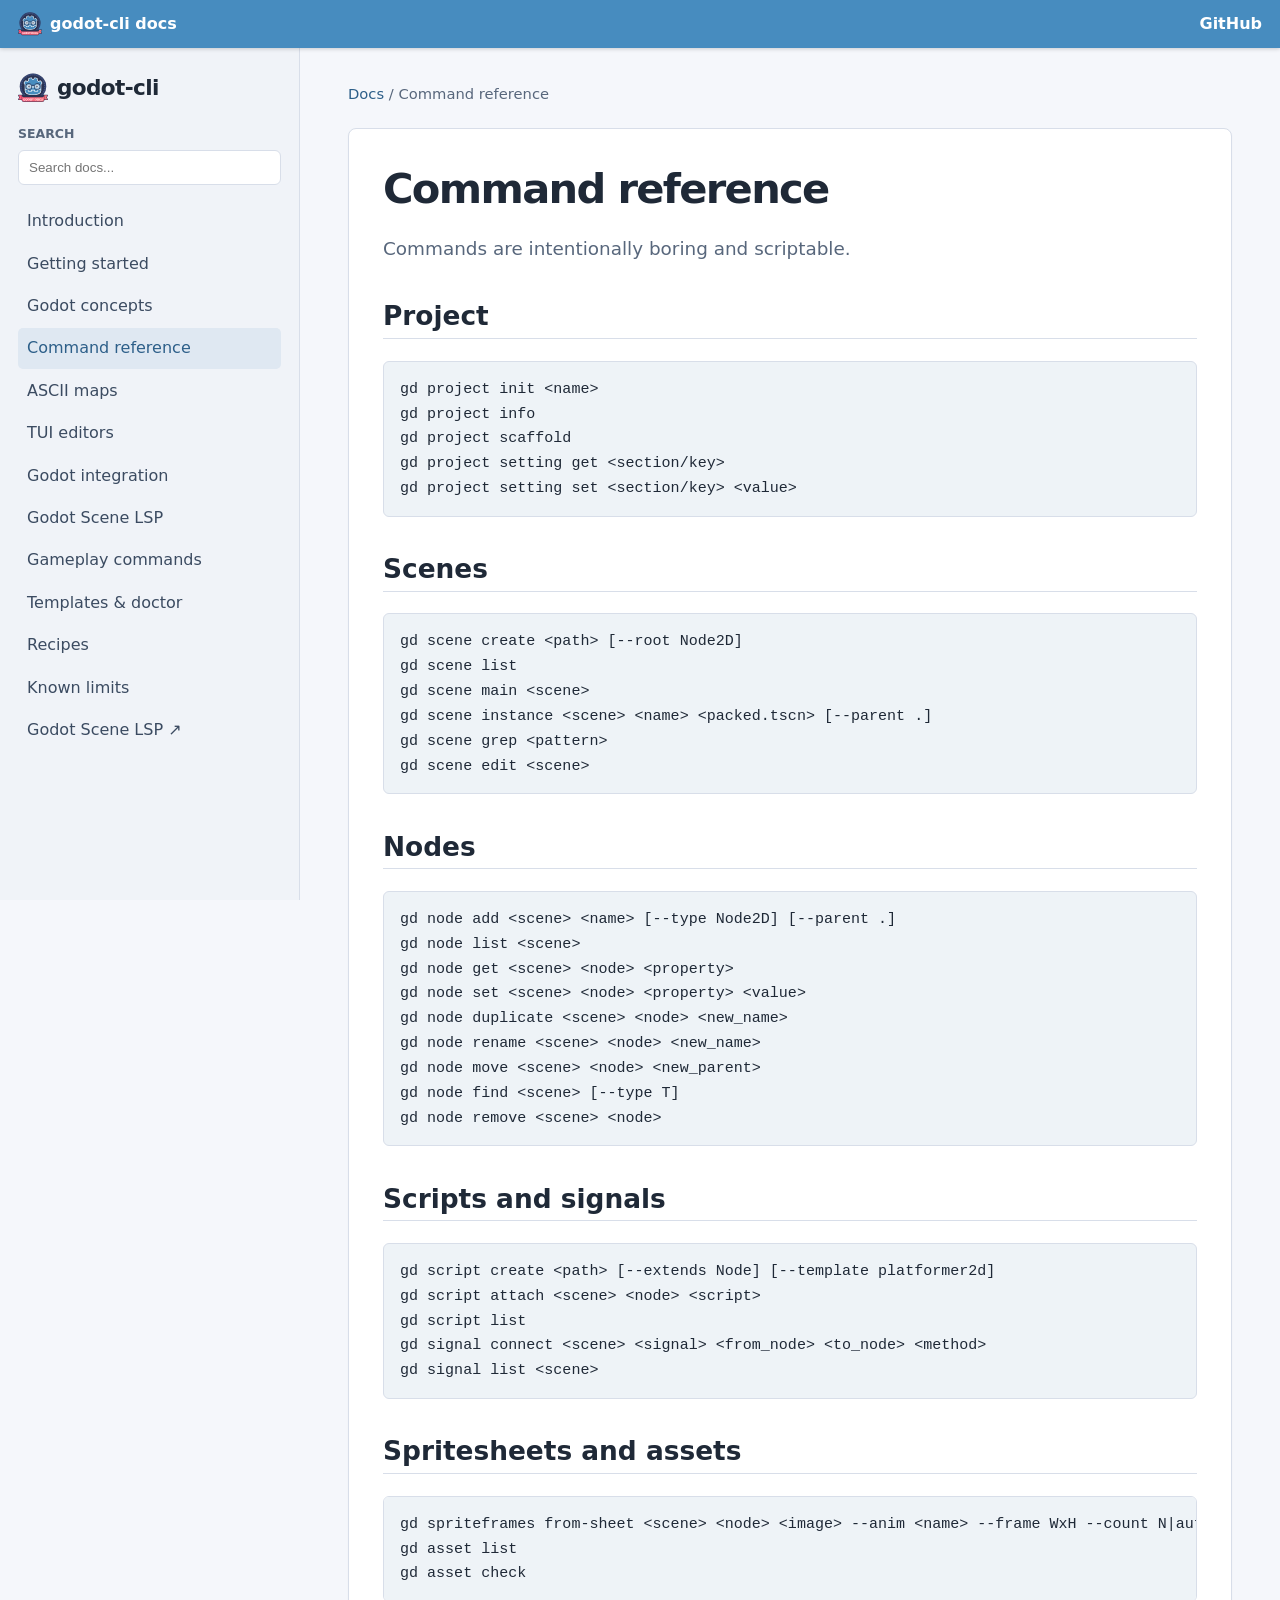
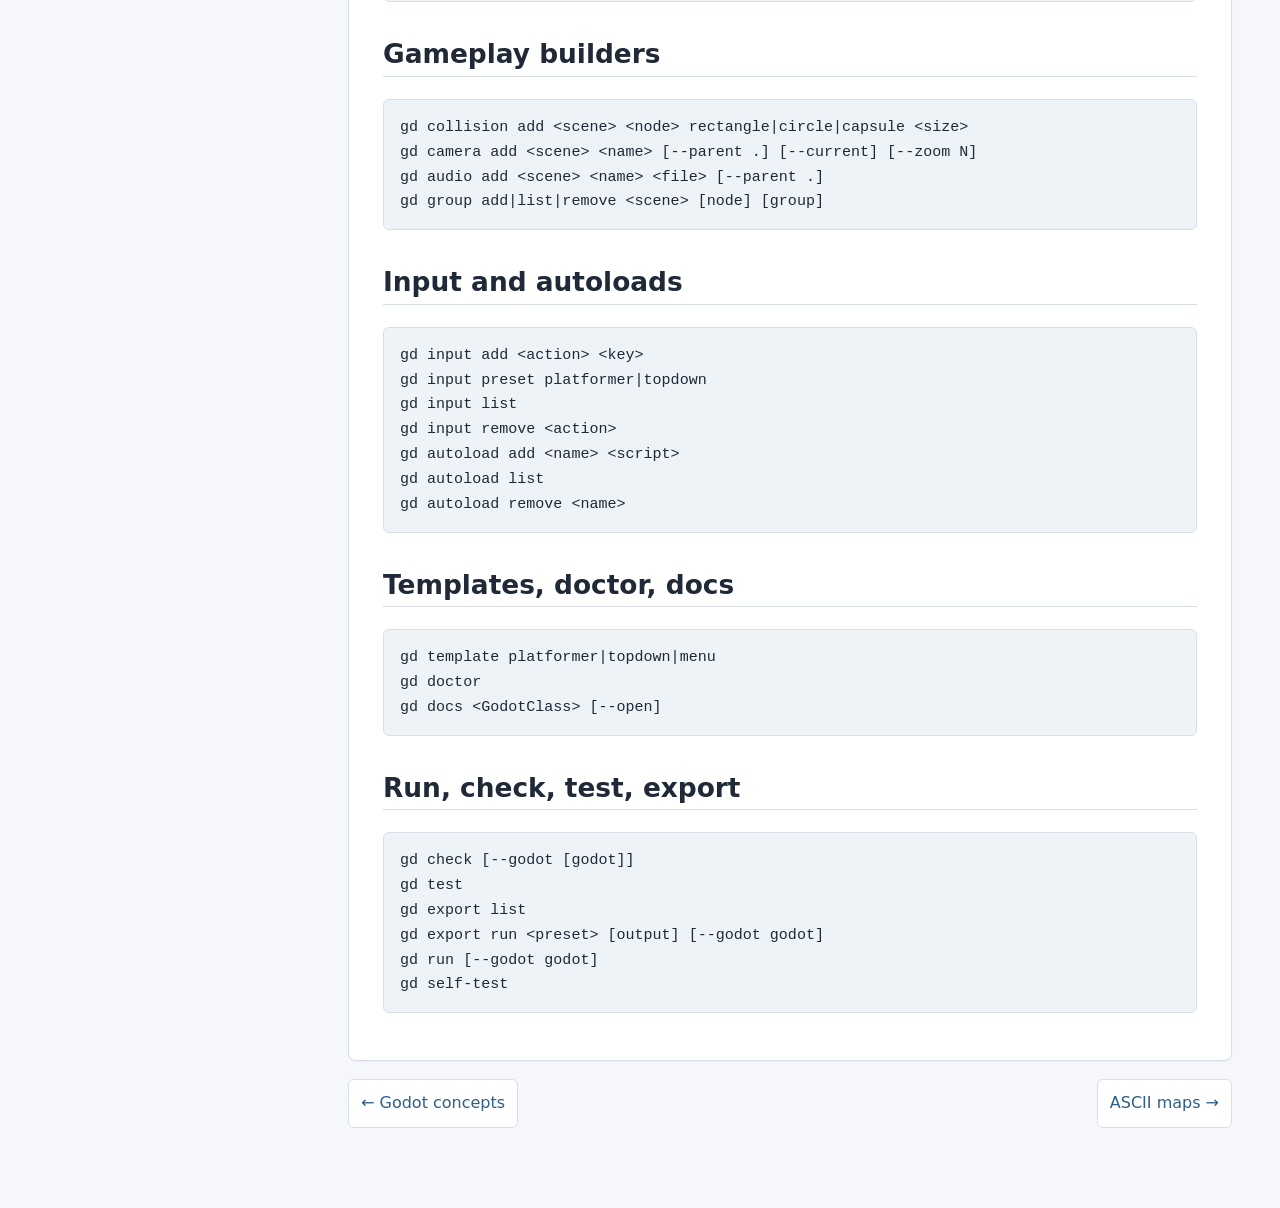
==== commit 10559083: "Document node move/find, scene grep, multi-anim spritesheets" ====
--- a/commands.html
+++ b/commands.html
@@ -41,6 +41,7 @@
 gd scene list
 gd scene main &lt;scene&gt;
 gd scene instance &lt;scene&gt; &lt;name&gt; &lt;packed.tscn&gt; [--parent .]
+gd scene grep &lt;pattern&gt;
 gd scene edit &lt;scene&gt;</code></pre>
 <h2>Nodes</h2><pre><code>gd node add &lt;scene&gt; &lt;name&gt; [--type Node2D] [--parent .]
 gd node list &lt;scene&gt;
@@ -48,13 +49,15 @@
 gd node set &lt;scene&gt; &lt;node&gt; &lt;property&gt; &lt;value&gt;
 gd node duplicate &lt;scene&gt; &lt;node&gt; &lt;new_name&gt;
 gd node rename &lt;scene&gt; &lt;node&gt; &lt;new_name&gt;
+gd node move &lt;scene&gt; &lt;node&gt; &lt;new_parent&gt;
+gd node find &lt;scene&gt; [--type T]
 gd node remove &lt;scene&gt; &lt;node&gt;</code></pre>
 <h2>Scripts and signals</h2><pre><code>gd script create &lt;path&gt; [--extends Node] [--template platformer2d]
 gd script attach &lt;scene&gt; &lt;node&gt; &lt;script&gt;
 gd script list
 gd signal connect &lt;scene&gt; &lt;signal&gt; &lt;from_node&gt; &lt;to_node&gt; &lt;method&gt;
 gd signal list &lt;scene&gt;</code></pre>
-<h2>Spritesheets and assets</h2><pre><code>gd spriteframes from-sheet &lt;scene&gt; &lt;node&gt; &lt;image&gt; --anim &lt;name&gt; --frame WxH --count N [--fps N] [--columns N] [--offset X,Y] [--out file.tres]
+<h2>Spritesheets and assets</h2><pre><code>gd spriteframes from-sheet &lt;scene&gt; &lt;node&gt; &lt;image&gt; --anim &lt;name&gt; --frame WxH --count N|auto [--fps N] [--columns N] [--offset X,Y] [--out file.tres] [--append]
 gd asset list
 gd asset check</code></pre>
 <h2>Gameplay builders</h2><pre><code>gd collision add &lt;scene&gt; &lt;node&gt; rectangle|circle|capsule &lt;size&gt;
@@ -80,7 +83,7 @@
 </article>
     <nav class='pager'><a href='concepts.html'>← Godot concepts</a><a href='maps.html'>ASCII maps →</a></nav>
   </main>
-  <script>window.SEARCH_INDEX = [{'url': 'index.html', 'title': 'Introduction', 'text': '\n<h1>godot-cli documentation</h1>\n<p class=lead>godot-cli is a terminal-first workflow for Godot 4. It helps you create, inspect, edit, check, run, and export Godot projects without opening the Godot editor for repetitive tasks.</p>\n<div class=admonition note><p><strong>Philosophy:</strong> use the CLI for repeatable project edits, use Neovim + LSP for rich text editing, and use Godot for visual or engine-specific work.</p></div>\n<h2>What you can do</h2>\n<div class=cards>\n  <a class=card href=getting-started.html><h3>Start a project</h3><p>Create a project, scene, player node, input action, and run it.</p></a>\n  <a class=card href=commands.html><h3>Command reference</h3><p>Every command grouped by project, scene, node, script, map, and export.</p></a>\n  <a class=card href=maps.html><h3>ASCII maps</h3><p>Edit simple 2D levels directly in the terminal.</p></a>\n  <a class=card href=godot-lsp.html><h3>Godot Scene LSP</h3><p>Pair the CLI with completions for scenes, node paths, and resources.</p></a>\n</div>\n<h2>Godot in one minute</h2>\n<p>Godot games are built from <strong>scenes</strong>. Scenes are trees of <strong>nodes</strong>. Nodes can have <strong>scripts</strong>. Files are referenced through <code>res://</code> paths. godot-cli edits those project files from your shell.</p>\n<pre><code>gd project init MyGame\ngd scene create Main --root Node2D\ngd node add Main Player --type CharacterBody2D\ngd script attach Main Player player.gd\ngd check --godot\ngd run</code></pre>\n'}, {'url': 'getting-started.html', 'title': 'Getting started', 'text': '\n<h1>Getting started</h1>\n<p class=lead>This walkthrough creates a small Godot project using only shell commands.</p>\n<h2>Install</h2>\n<pre><code>git clone https://github.com/luisfer-cli/godot-cli.git\ncd godot-cli\nmake install\nexport PATH="$HOME/.local/bin:$PATH"</code></pre>\n<h2>Create a project</h2>\n<pre><code>mkdir MyGame && cd MyGame\ngd project init MyGame\ngd scene create Main --root Node2D\ngd scene main Main</code></pre>\n<h2>Add a player</h2>\n<pre><code>gd node add Main Player --type CharacterBody2D\ngd script create player.gd --extends CharacterBody2D\ngd script attach Main Player player.gd\ngd input add jump Space</code></pre>\n<h2>Create a level</h2>\n<pre><code>gd map new Level1 24 14\ngd map edit Level1\ngd map compile Level1 LevelScene</code></pre>\n<h2>Validate and run</h2>\n<pre><code>gd check --godot\ngd run</code></pre>\n<div class=admonition tip><p><strong>Tip:</strong> if your binary is not named <code>godot</code>, use <code>--godot /path/to/godot</code>.</p></div>\n'}, {'url': 'concepts.html', 'title': 'Godot concepts', 'text': '\n<h1>Godot concepts for CLI users</h1>\n<p class=lead>You do not need to memorize the editor UI to understand how Godot projects are structured.</p>\n<h2>Scenes</h2>\n<p>A scene is a reusable tree of nodes, usually saved as a <code>.tscn</code> file. Common examples: <code>Main.tscn</code>, <code>Player.tscn</code>, <code>Enemy.tscn</code>, <code>UI.tscn</code>.</p>\n<h2>Nodes</h2>\n<p>Nodes are the building blocks. <code>Node2D</code> groups 2D nodes. <code>CharacterBody2D</code> is useful for controlled characters. <code>Sprite2D</code> displays textures. <code>CollisionShape2D</code> defines collision geometry.</p>\n<h2>Scripts</h2>\n<p>Scripts add behavior to nodes. A GDScript file usually begins with <code>extends SomeGodotClass</code>. Attach scripts with <code>gd script attach</code>.</p>\n<h2>Resources and res:// paths</h2>\n<p>Godot refers to project files with <code>res://</code>. Example: <code>res://player.gd</code>. The CLI normalizes paths when attaching scripts or setting project values.</p>\n<h2>Where the CLI fits</h2>\n<p>godot-cli changes text resources conservatively. It is not a visual scene editor. It is for repeatable operations you want in shell history, scripts, and automation.</p>\n'}, {'url': 'commands.html', 'title': 'Command reference', 'text': '\n<h1>Command reference</h1>\n<p class=lead>Commands are intentionally boring and scriptable.</p>\n<h2>Project</h2><pre><code>gd project init &lt;name&gt;\ngd project info\ngd project scaffold\ngd project setting get &lt;section/key&gt;\ngd project setting set &lt;section/key&gt; &lt;value&gt;</code></pre>\n<h2>Scenes</h2><pre><code>gd scene create &lt;path&gt; [--root Node2D]\ngd scene list\ngd scene main &lt;scene&gt;\ngd scene instance &lt;scene&gt; &lt;name&gt; &lt;packed.tscn&gt; [--parent .]\ngd scene edit &lt;scene&gt;</code></pre>\n<h2>Nodes</h2><pre><code>gd node add &lt;scene&gt; &lt;name&gt; [--type Node2D] [--parent .]\ngd node list &lt;scene&gt;\ngd node get &lt;scene&gt; &lt;node&gt; &lt;property&gt;\ngd node set &lt;scene&gt; &lt;node&gt; &lt;property&gt; &lt;value&gt;\ngd node duplicate &lt;scene&gt; &lt;node&gt; &lt;new_name&gt;\ngd node rename &lt;scene&gt; &lt;node&gt; &lt;new_name&gt;\ngd node remove &lt;scene&gt; &lt;node&gt;</code></pre>\n<h2>Scripts and signals</h2><pre><code>gd script create &lt;path&gt; [--extends Node] [--template platformer2d]\ngd script attach &lt;scene&gt; &lt;node&gt; &lt;script&gt;\ngd script list\ngd signal connect &lt;scene&gt; &lt;signal&gt; &lt;from_node&gt; &lt;to_node&gt; &lt;method&gt;\ngd signal list &lt;scene&gt;</code></pre>\n<h2>Spritesheets and assets</h2><pre><code>gd spriteframes from-sheet &lt;scene&gt; &lt;node&gt; &lt;image&gt; --anim &lt;name&gt; --frame WxH --count N [--fps N] [--columns N] [--offset X,Y] [--out file.tres]\ngd asset list\ngd asset check</code></pre>\n<h2>Gameplay builders</h2><pre><code>gd collision add &lt;scene&gt; &lt;node&gt; rectangle|circle|capsule &lt;size&gt;\ngd camera add &lt;scene&gt; &lt;name&gt; [--parent .] [--current] [--zoom N]\ngd audio add &lt;scene&gt; &lt;name&gt; &lt;file&gt; [--parent .]\ngd group add|list|remove &lt;scene&gt; [node] [group]</code></pre>\n<h2>Input and autoloads</h2><pre><code>gd input add &lt;action&gt; &lt;key&gt;\ngd input preset platformer|topdown\ngd input list\ngd input remove &lt;action&gt;\ngd autoload add &lt;name&gt; &lt;script&gt;\ngd autoload list\ngd autoload remove &lt;name&gt;</code></pre>\n<h2>Templates, doctor, docs</h2><pre><code>gd template platformer|topdown|menu\ngd doctor\ngd docs &lt;GodotClass&gt; [--open]</code></pre>\n<h2>Run, check, test, export</h2><pre><code>gd check [--godot [godot]]\ngd test\ngd export list\ngd export run &lt;preset&gt; [output] [--godot godot]\ngd run [--godot godot]\ngd self-test</code></pre>\n'}, {'url': 'maps.html', 'title': 'ASCII maps', 'text': '\n<h1>ASCII maps</h1>\n<p class=lead>ASCII maps are a quick way to sketch 2D levels without a visual TileMap editor.</p>\n<h2>Format</h2>\n<p><code>.</code> is empty. Every other character becomes a node when compiled.</p>\n<pre><code>P#.\n..#</code></pre>\n<h2>Commands</h2>\n<pre><code>gd map new Level1 16 9\ngd map check Level1\ngd map edit Level1\ngd map compile Level1 LevelScene --tile-size 16</code></pre>\n<h2>Legend</h2>\n<p>Create <code>levels/map.legend</code> to map characters to Godot node types.</p>\n<pre><code>[legend]\n#=StaticBody2D\nP=CharacterBody2D\nC=Camera2D</code></pre>\n<h2>Map editor keys</h2>\n<table><tr><th>Key</th><th>Action</th></tr><tr><td><code>h/j/k/l</code></td><td>Move cursor</td></tr><tr><td>printable key</td><td>Select tile</td></tr><tr><td><code>p</code> or space</td><td>Paint</td></tr><tr><td><code>u</code></td><td>Undo</td></tr><tr><td><code>:w</code>, <code>:q</code>, <code>:wq</code></td><td>Write/quit</td></tr></table>\n<div class=admonition note><p><strong>Why not native TileMap?</strong> Native TileMap editing needs TileSet and atlas metadata. The CLI uses ASCII maps until that data model is worth supporting.</p></div>\n'}, {'url': 'tui.html', 'title': 'TUI editors', 'text': '\n<h1>TUI editors</h1>\n<p class=lead>The TUIs are small terminal helpers with Vim-ish bindings. They are not full editor replacements.</p>\n<h2>Scene browser</h2>\n<pre><code>gd scene edit Main</code></pre>\n<table><tr><th>Key</th><th>Action</th></tr><tr><td><code>j/k</code></td><td>Move through nodes</td></tr><tr><td><code>/</code></td><td>Search node path</td></tr><tr><td><code>?</code></td><td>Help</td></tr><tr><td><code>:w</code>, <code>:q</code>, <code>:wq</code></td><td>Write/quit</td></tr></table>\n<h2>Map editor</h2>\n<pre><code>gd map edit Level1</code></pre>\n<p>Use this for quick ASCII map edits. Compile the map back into a scene with <code>gd map compile</code>.</p>\n'}, {'url': 'godot-integration.html', 'title': 'Godot integration', 'text': '\n<h1>Godot integration</h1>\n<p class=lead>The CLI delegates engine work to the real Godot binary.</p>\n<h2>Run</h2><pre><code>gd run\ngd run --godot /opt/Godot_v4/godot</code></pre>\n<h2>Headless check</h2><pre><code>gd check --godot</code></pre>\n<h2>Exports</h2><pre><code>gd export list\ngd export run Linux build/game.x86_64</code></pre>\n<h2>Tests</h2><p>Configure a test command in <code>project.godot</code>.</p><pre><code>[gd]\ntest_command=godot --headless --path . --script res://test_runner.gd</code></pre><pre><code>gd test</code></pre>\n'}, {'url': 'godot-lsp.html', 'title': 'Godot Scene LSP', 'text': '\n<h1>Godot Scene LSP</h1>\n<p class=lead>Pair godot-cli with <a href=https://github.com/luisfer-cli/godot-scene-lsp>godot-scene-lsp</a> for rich Neovim editing.</p>\n<p>The LSP is a minimal dependency-free server focused on scenes, nodes, resources, and GDScript completions while working without opening Godot.</p>\n<h2>Features</h2>\n<ul><li>Scene <code>.tscn</code> completions.</li><li>Node path completions like <code>Player/Sprite</code>.</li><li><code>res://...</code> resource completions for scripts, scenes, textures, audio, and project files.</li><li>Godot classes, keywords, callbacks, and project symbols.</li><li>Document symbols, definitions, references, hover, and simple diagnostics.</li></ul>\n<h2>Install</h2><pre><code>git clone https://github.com/luisfer-cli/godot-scene-lsp.git\ncd godot-scene-lsp\nmake install</code></pre>\n<h2>Neovim</h2><pre><code>vim.lsp.start({\n  name = godot-scene-lsp,\n  cmd = { godot-scene-lsp, --stdio },\n  root_dir = vim.fs.root(0, { project.godot, .git }),\n})</code></pre>\n<h2>Recommended workflow</h2><p>Use godot-cli for repeatable structural changes. Use Neovim + godot-scene-lsp for writing scripts and editing scenes/resources. Use Godot for visual authoring when the terminal stops being the fastest tool.</p>\n'}, {'url': 'gameplay.html', 'title': 'Gameplay commands', 'text': '\n<h1>Gameplay commands</h1>\n<p class=lead>High-value scene building blocks without opening the editor.</p>\n<h2>Instance a scene</h2><pre><code>gd scene instance Main Mob enemy.tscn --parent Enemies</code></pre>\n<p>Adds a <code>PackedScene</code> external resource and a node with <code>instance=ExtResource(...)</code>.</p>\n<h2>Collisions</h2><pre><code>gd collision add Main Player rectangle 16x24\n# circle: radius, capsule: radius,height\ngd collision add Main Aura circle 32</code></pre>\n<p>Creates the <code>RectangleShape2D</code>/<code>CircleShape2D</code>/<code>CapsuleShape2D</code> sub-resource and a <code>CollisionShape2D</code> child node. Polygons stay in Neovim/Godot.</p>\n<h2>Camera and audio</h2><pre><code>gd camera add Main Camera --parent Player --current --zoom 2\ngd audio add Main Jump assets/jump.wav --parent Player</code></pre>\n<h2>Groups and signals</h2><pre><code>gd group add Main Player enemies\ngd group list Main\ngd group remove Main Player enemies\ngd signal connect Main body_entered Area Body _hit\ngd signal list Main</code></pre>\n<h2>Spritesheets</h2><pre><code>gd node add Main PlayerAnim --type AnimatedSprite2D --parent Player\ngd spriteframes from-sheet Main PlayerAnim assets/player.png   --anim walk --frame 16x16 --count 6 --fps 10 --columns 3 --offset 0,0</code></pre>\n<p>Generates a <code>SpriteFrames</code> <code>.tres</code> with one <code>AtlasTexture</code> per frame and assigns it to the node. Then play from script:</p>\n<pre><code>$PlayerAnim.play("walk")</code></pre>\n<h2>Assets</h2><pre><code>gd asset list\ngd asset check</code></pre><p>Finds every <code>res://</code> reference in <code>.tscn</code>/<code>.tres</code>/<code>.gd</code>/<code>project.godot</code> and reports broken ones.</p>\n'}, {'url': 'productivity.html', 'title': 'Templates & doctor', 'text': '\n<h1>Templates, presets and doctor</h1>\n<h2>Minimal playable game</h2><pre><code>mkdir MyGame && cd MyGame\ngd template platformer\ngd run</code></pre>\n<p><code>platformer</code>, <code>topdown</code> and <code>menu</code> generate a small playable project: main scene, player with collision+camera, starter script, input actions and folder scaffold. Everything stays plain files you can edit.</p>\n<h2>Script templates</h2><pre><code>gd script create player.gd --template platformer2d\ngd script create game_state.gd --template autoload-state</code></pre>\n<h2>Input presets</h2><pre><code>gd input preset platformer   # move_left A, move_right D, jump Space\ngd input preset topdown      # WASD</code></pre>\n<h2>Scaffold</h2><pre><code>gd project scaffold</code></pre><p>Creates <code>scenes/ scripts/ assets/ levels/</code>.</p>\n<h2>Doctor</h2><pre><code>gd doctor</code></pre><p>Checks <code>project.godot</code>, Godot in <code>PATH</code>, main scene, missing <code>res://</code> resources, export presets, and reminds you about <a href=godot-lsp.html>Godot Scene LSP</a>. Exit code 1 when something is broken.</p>\n<h2>Docs lookup</h2><pre><code>gd docs CharacterBody2D\ngd docs AnimatedSprite2D --open</code></pre><p>Prints (or opens) the official Godot class docs URL.</p>\n'}, {'url': 'recipes.html', 'title': 'Recipes', 'text': '\n<h1>Recipes</h1>\n<h2>Create a player scene</h2><pre><code>gd scene create Player --root CharacterBody2D\ngd node add Player Sprite --type Sprite2D\ngd node add Player Collision --type CollisionShape2D\ngd script create player.gd --extends CharacterBody2D\ngd script attach Player Player player.gd</code></pre>\n<h2>Create a UI scene</h2><pre><code>gd scene create UI --root Control\ngd node add UI Menu --type VBoxContainer\ngd node add UI StartButton --type Button --parent Menu</code></pre>\n<h2>Prepare export</h2><pre><code>gd check --godot\ngd export list\ngd export run Linux dist/my-game.x86_64</code></pre>\n<h2>Use Neovim for deep edits</h2><pre><code>nvim Main.tscn player.gd</code></pre><p>With godot-scene-lsp running, you get project-aware completions for node paths and <code>res://</code> resources.</p>\n'}, {'url': 'limits.html', 'title': 'Known limits', 'text': '\n<h1>Known limits</h1>\n<ul><li><code>.tscn</code> support is conservative and line-preserving, not a full Godot resource parser.</li><li>Native TileMap/TileSet editing is not implemented; use ASCII maps or Neovim/Godot for full tileset metadata.</li><li><code>spriteframes from-sheet</code> writes one animation per generated <code>.tres</code>; merge more in Neovim/Godot.</li><li><code>collision add</code> covers rectangle/circle/capsule; polygon shapes stay in the editor.</li><li>The curses TUIs are intentionally small helpers.</li><li>Input mapping supports basic keys first.</li><li>On Windows, curses may require a compatible terminal environment.</li></ul>\n<h2>Design rule</h2><p>godot-cli should stay boring and scriptable. If a feature starts becoming a clone of Godots editor, it probably belongs in Godot or the LSP instead.</p>\n'}];</script>
+  <script>window.SEARCH_INDEX = [{'url': 'index.html', 'title': 'Introduction', 'text': '\n<h1>godot-cli documentation</h1>\n<p class=lead>godot-cli is a terminal-first workflow for Godot 4. It helps you create, inspect, edit, check, run, and export Godot projects without opening the Godot editor for repetitive tasks.</p>\n<div class=admonition note><p><strong>Philosophy:</strong> use the CLI for repeatable project edits, use Neovim + LSP for rich text editing, and use Godot for visual or engine-specific work.</p></div>\n<h2>What you can do</h2>\n<div class=cards>\n  <a class=card href=getting-started.html><h3>Start a project</h3><p>Create a project, scene, player node, input action, and run it.</p></a>\n  <a class=card href=commands.html><h3>Command reference</h3><p>Every command grouped by project, scene, node, script, map, and export.</p></a>\n  <a class=card href=maps.html><h3>ASCII maps</h3><p>Edit simple 2D levels directly in the terminal.</p></a>\n  <a class=card href=godot-lsp.html><h3>Godot Scene LSP</h3><p>Pair the CLI with completions for scenes, node paths, and resources.</p></a>\n</div>\n<h2>Godot in one minute</h2>\n<p>Godot games are built from <strong>scenes</strong>. Scenes are trees of <strong>nodes</strong>. Nodes can have <strong>scripts</strong>. Files are referenced through <code>res://</code> paths. godot-cli edits those project files from your shell.</p>\n<pre><code>gd project init MyGame\ngd scene create Main --root Node2D\ngd node add Main Player --type CharacterBody2D\ngd script attach Main Player player.gd\ngd check --godot\ngd run</code></pre>\n'}, {'url': 'getting-started.html', 'title': 'Getting started', 'text': '\n<h1>Getting started</h1>\n<p class=lead>This walkthrough creates a small Godot project using only shell commands.</p>\n<h2>Install</h2>\n<pre><code>git clone https://github.com/luisfer-cli/godot-cli.git\ncd godot-cli\nmake install\nexport PATH="$HOME/.local/bin:$PATH"</code></pre>\n<h2>Create a project</h2>\n<pre><code>mkdir MyGame && cd MyGame\ngd project init MyGame\ngd scene create Main --root Node2D\ngd scene main Main</code></pre>\n<h2>Add a player</h2>\n<pre><code>gd node add Main Player --type CharacterBody2D\ngd script create player.gd --extends CharacterBody2D\ngd script attach Main Player player.gd\ngd input add jump Space</code></pre>\n<h2>Create a level</h2>\n<pre><code>gd map new Level1 24 14\ngd map edit Level1\ngd map compile Level1 LevelScene</code></pre>\n<h2>Validate and run</h2>\n<pre><code>gd check --godot\ngd run</code></pre>\n<div class=admonition tip><p><strong>Tip:</strong> if your binary is not named <code>godot</code>, use <code>--godot /path/to/godot</code>.</p></div>\n'}, {'url': 'concepts.html', 'title': 'Godot concepts', 'text': '\n<h1>Godot concepts for CLI users</h1>\n<p class=lead>You do not need to memorize the editor UI to understand how Godot projects are structured.</p>\n<h2>Scenes</h2>\n<p>A scene is a reusable tree of nodes, usually saved as a <code>.tscn</code> file. Common examples: <code>Main.tscn</code>, <code>Player.tscn</code>, <code>Enemy.tscn</code>, <code>UI.tscn</code>.</p>\n<h2>Nodes</h2>\n<p>Nodes are the building blocks. <code>Node2D</code> groups 2D nodes. <code>CharacterBody2D</code> is useful for controlled characters. <code>Sprite2D</code> displays textures. <code>CollisionShape2D</code> defines collision geometry.</p>\n<h2>Scripts</h2>\n<p>Scripts add behavior to nodes. A GDScript file usually begins with <code>extends SomeGodotClass</code>. Attach scripts with <code>gd script attach</code>.</p>\n<h2>Resources and res:// paths</h2>\n<p>Godot refers to project files with <code>res://</code>. Example: <code>res://player.gd</code>. The CLI normalizes paths when attaching scripts or setting project values.</p>\n<h2>Where the CLI fits</h2>\n<p>godot-cli changes text resources conservatively. It is not a visual scene editor. It is for repeatable operations you want in shell history, scripts, and automation.</p>\n'}, {'url': 'commands.html', 'title': 'Command reference', 'text': '\n<h1>Command reference</h1>\n<p class=lead>Commands are intentionally boring and scriptable.</p>\n<h2>Project</h2><pre><code>gd project init &lt;name&gt;\ngd project info\ngd project scaffold\ngd project setting get &lt;section/key&gt;\ngd project setting set &lt;section/key&gt; &lt;value&gt;</code></pre>\n<h2>Scenes</h2><pre><code>gd scene create &lt;path&gt; [--root Node2D]\ngd scene list\ngd scene main &lt;scene&gt;\ngd scene instance &lt;scene&gt; &lt;name&gt; &lt;packed.tscn&gt; [--parent .]\ngd scene grep &lt;pattern&gt;\ngd scene edit &lt;scene&gt;</code></pre>\n<h2>Nodes</h2><pre><code>gd node add &lt;scene&gt; &lt;name&gt; [--type Node2D] [--parent .]\ngd node list &lt;scene&gt;\ngd node get &lt;scene&gt; &lt;node&gt; &lt;property&gt;\ngd node set &lt;scene&gt; &lt;node&gt; &lt;property&gt; &lt;value&gt;\ngd node duplicate &lt;scene&gt; &lt;node&gt; &lt;new_name&gt;\ngd node rename &lt;scene&gt; &lt;node&gt; &lt;new_name&gt;\ngd node move &lt;scene&gt; &lt;node&gt; &lt;new_parent&gt;\ngd node find &lt;scene&gt; [--type T]\ngd node remove &lt;scene&gt; &lt;node&gt;</code></pre>\n<h2>Scripts and signals</h2><pre><code>gd script create &lt;path&gt; [--extends Node] [--template platformer2d]\ngd script attach &lt;scene&gt; &lt;node&gt; &lt;script&gt;\ngd script list\ngd signal connect &lt;scene&gt; &lt;signal&gt; &lt;from_node&gt; &lt;to_node&gt; &lt;method&gt;\ngd signal list &lt;scene&gt;</code></pre>\n<h2>Spritesheets and assets</h2><pre><code>gd spriteframes from-sheet &lt;scene&gt; &lt;node&gt; &lt;image&gt; --anim &lt;name&gt; --frame WxH --count N|auto [--fps N] [--columns N] [--offset X,Y] [--out file.tres] [--append]\ngd asset list\ngd asset check</code></pre>\n<h2>Gameplay builders</h2><pre><code>gd collision add &lt;scene&gt; &lt;node&gt; rectangle|circle|capsule &lt;size&gt;\ngd camera add &lt;scene&gt; &lt;name&gt; [--parent .] [--current] [--zoom N]\ngd audio add &lt;scene&gt; &lt;name&gt; &lt;file&gt; [--parent .]\ngd group add|list|remove &lt;scene&gt; [node] [group]</code></pre>\n<h2>Input and autoloads</h2><pre><code>gd input add &lt;action&gt; &lt;key&gt;\ngd input preset platformer|topdown\ngd input list\ngd input remove &lt;action&gt;\ngd autoload add &lt;name&gt; &lt;script&gt;\ngd autoload list\ngd autoload remove &lt;name&gt;</code></pre>\n<h2>Templates, doctor, docs</h2><pre><code>gd template platformer|topdown|menu\ngd doctor\ngd docs &lt;GodotClass&gt; [--open]</code></pre>\n<h2>Run, check, test, export</h2><pre><code>gd check [--godot [godot]]\ngd test\ngd export list\ngd export run &lt;preset&gt; [output] [--godot godot]\ngd run [--godot godot]\ngd self-test</code></pre>\n'}, {'url': 'maps.html', 'title': 'ASCII maps', 'text': '\n<h1>ASCII maps</h1>\n<p class=lead>ASCII maps are a quick way to sketch 2D levels without a visual TileMap editor.</p>\n<h2>Format</h2>\n<p><code>.</code> is empty. Every other character becomes a node when compiled.</p>\n<pre><code>P#.\n..#</code></pre>\n<h2>Commands</h2>\n<pre><code>gd map new Level1 16 9\ngd map check Level1\ngd map edit Level1\ngd map compile Level1 LevelScene --tile-size 16</code></pre>\n<h2>Legend</h2>\n<p>Create <code>levels/map.legend</code> to map characters to Godot node types.</p>\n<pre><code>[legend]\n#=StaticBody2D\nP=CharacterBody2D\nC=Camera2D</code></pre>\n<h2>Map editor keys</h2>\n<table><tr><th>Key</th><th>Action</th></tr><tr><td><code>h/j/k/l</code></td><td>Move cursor</td></tr><tr><td>printable key</td><td>Select tile</td></tr><tr><td><code>p</code> or space</td><td>Paint</td></tr><tr><td><code>u</code></td><td>Undo</td></tr><tr><td><code>:w</code>, <code>:q</code>, <code>:wq</code></td><td>Write/quit</td></tr></table>\n<div class=admonition note><p><strong>Why not native TileMap?</strong> Native TileMap editing needs TileSet and atlas metadata. The CLI uses ASCII maps until that data model is worth supporting.</p></div>\n'}, {'url': 'tui.html', 'title': 'TUI editors', 'text': '\n<h1>TUI editors</h1>\n<p class=lead>The TUIs are small terminal helpers with Vim-ish bindings. They are not full editor replacements.</p>\n<h2>Scene browser</h2>\n<pre><code>gd scene edit Main</code></pre>\n<table><tr><th>Key</th><th>Action</th></tr><tr><td><code>j/k</code></td><td>Move through nodes</td></tr><tr><td><code>/</code></td><td>Search node path</td></tr><tr><td><code>?</code></td><td>Help</td></tr><tr><td><code>:w</code>, <code>:q</code>, <code>:wq</code></td><td>Write/quit</td></tr></table>\n<h2>Map editor</h2>\n<pre><code>gd map edit Level1</code></pre>\n<p>Use this for quick ASCII map edits. Compile the map back into a scene with <code>gd map compile</code>.</p>\n'}, {'url': 'godot-integration.html', 'title': 'Godot integration', 'text': '\n<h1>Godot integration</h1>\n<p class=lead>The CLI delegates engine work to the real Godot binary.</p>\n<h2>Run</h2><pre><code>gd run\ngd run --godot /opt/Godot_v4/godot</code></pre>\n<h2>Headless check</h2><pre><code>gd check --godot</code></pre>\n<h2>Exports</h2><pre><code>gd export list\ngd export run Linux build/game.x86_64</code></pre>\n<h2>Tests</h2><p>Configure a test command in <code>project.godot</code>.</p><pre><code>[gd]\ntest_command=godot --headless --path . --script res://test_runner.gd</code></pre><pre><code>gd test</code></pre>\n'}, {'url': 'godot-lsp.html', 'title': 'Godot Scene LSP', 'text': '\n<h1>Godot Scene LSP</h1>\n<p class=lead>Pair godot-cli with <a href=https://github.com/luisfer-cli/godot-scene-lsp>godot-scene-lsp</a> for rich Neovim editing.</p>\n<p>The LSP is a minimal dependency-free server focused on scenes, nodes, resources, and GDScript completions while working without opening Godot.</p>\n<h2>Features</h2>\n<ul><li>Scene <code>.tscn</code> completions.</li><li>Node path completions like <code>Player/Sprite</code>.</li><li><code>res://...</code> resource completions for scripts, scenes, textures, audio, and project files.</li><li>Godot classes, keywords, callbacks, and project symbols.</li><li>Document symbols, definitions, references, hover, and simple diagnostics.</li></ul>\n<h2>Install</h2><pre><code>git clone https://github.com/luisfer-cli/godot-scene-lsp.git\ncd godot-scene-lsp\nmake install</code></pre>\n<h2>Neovim</h2><pre><code>vim.lsp.start({\n  name = godot-scene-lsp,\n  cmd = { godot-scene-lsp, --stdio },\n  root_dir = vim.fs.root(0, { project.godot, .git }),\n})</code></pre>\n<h2>Recommended workflow</h2><p>Use godot-cli for repeatable structural changes. Use Neovim + godot-scene-lsp for writing scripts and editing scenes/resources. Use Godot for visual authoring when the terminal stops being the fastest tool.</p>\n'}, {'url': 'gameplay.html', 'title': 'Gameplay commands', 'text': '\n<h1>Gameplay commands</h1>\n<p class=lead>High-value scene building blocks without opening the editor.</p>\n<h2>Instance a scene</h2><pre><code>gd scene instance Main Mob enemy.tscn --parent Enemies</code></pre>\n<p>Adds a <code>PackedScene</code> external resource and a node with <code>instance=ExtResource(...)</code>.</p>\n<h2>Collisions</h2><pre><code>gd collision add Main Player rectangle 16x24\n# circle: radius, capsule: radius,height\ngd collision add Main Aura circle 32</code></pre>\n<p>Creates the <code>RectangleShape2D</code>/<code>CircleShape2D</code>/<code>CapsuleShape2D</code> sub-resource and a <code>CollisionShape2D</code> child node. Polygons stay in Neovim/Godot.</p>\n<h2>Camera and audio</h2><pre><code>gd camera add Main Camera --parent Player --current --zoom 2\ngd audio add Main Jump assets/jump.wav --parent Player</code></pre>\n<h2>Groups and signals</h2><pre><code>gd group add Main Player enemies\ngd group list Main\ngd group remove Main Player enemies\ngd signal connect Main body_entered Area Body _hit\ngd signal list Main</code></pre>\n<h2>Spritesheets</h2><pre><code>gd node add Main PlayerAnim --type AnimatedSprite2D --parent Player\ngd spriteframes from-sheet Main PlayerAnim assets/player.png   --anim walk --frame 16x16 --count auto\ngd spriteframes from-sheet Main PlayerAnim assets/player.png   --anim idle --frame 16x16 --count 4 --append</code></pre>\n<p>Generates a <code>SpriteFrames</code> <code>.tres</code> with one <code>AtlasTexture</code> per frame and assigns it to the node. <code>--count auto</code> derives rows×columns from the real PNG size (clip warning if leftover pixels); <code>--append</code> adds a second animation to the same resource without id collisions. Then play from script:</p>\n<pre><code>$PlayerAnim.play("walk")</code></pre>\n<h2>Reorganizing scenes</h2><pre><code>gd node move Main Player HUD          # reparent (descendants + connections follow)\ngd node find Main --type Sprite2D\ngd scene grep position                 # escena:nodo:linea across all .tscn</code></pre>\n<h2>Assets</h2><pre><code>gd asset list\ngd asset check</code></pre><p>Finds every <code>res://</code> reference in <code>.tscn</code>/<code>.tres</code>/<code>.gd</code>/<code>project.godot</code> and reports broken ones.</p>\n'}, {'url': 'productivity.html', 'title': 'Templates & doctor', 'text': '\n<h1>Templates, presets and doctor</h1>\n<h2>Minimal playable game</h2><pre><code>mkdir MyGame && cd MyGame\ngd template platformer\ngd run</code></pre>\n<p><code>platformer</code>, <code>topdown</code> and <code>menu</code> generate a small playable project: main scene, player with collision+camera, starter script, input actions and folder scaffold. Everything stays plain files you can edit.</p>\n<h2>Script templates</h2><pre><code>gd script create player.gd --template platformer2d\ngd script create game_state.gd --template autoload-state</code></pre>\n<h2>Input presets</h2><pre><code>gd input preset platformer   # move_left A, move_right D, jump Space\ngd input preset topdown      # WASD</code></pre>\n<h2>Scaffold</h2><pre><code>gd project scaffold</code></pre><p>Creates <code>scenes/ scripts/ assets/ levels/</code>.</p>\n<h2>Doctor</h2><pre><code>gd doctor</code></pre><p>Checks <code>project.godot</code>, Godot in <code>PATH</code>, main scene, missing <code>res://</code> resources, export presets, and reminds you about <a href=godot-lsp.html>Godot Scene LSP</a>. Exit code 1 when something is broken.</p>\n<h2>Docs lookup</h2><pre><code>gd docs CharacterBody2D\ngd docs AnimatedSprite2D --open</code></pre><p>Prints (or opens) the official Godot class docs URL.</p>\n'}, {'url': 'recipes.html', 'title': 'Recipes', 'text': '\n<h1>Recipes</h1>\n<h2>Create a player scene</h2><pre><code>gd scene create Player --root CharacterBody2D\ngd node add Player Sprite --type Sprite2D\ngd node add Player Collision --type CollisionShape2D\ngd script create player.gd --extends CharacterBody2D\ngd script attach Player Player player.gd</code></pre>\n<h2>Create a UI scene</h2><pre><code>gd scene create UI --root Control\ngd node add UI Menu --type VBoxContainer\ngd node add UI StartButton --type Button --parent Menu</code></pre>\n<h2>Prepare export</h2><pre><code>gd check --godot\ngd export list\ngd export run Linux dist/my-game.x86_64</code></pre>\n<h2>Use Neovim for deep edits</h2><pre><code>nvim Main.tscn player.gd</code></pre><p>With godot-scene-lsp running, you get project-aware completions for node paths and <code>res://</code> resources.</p>\n'}, {'url': 'limits.html', 'title': 'Known limits', 'text': '\n<h1>Known limits</h1>\n<ul><li><code>.tscn</code> support is conservative and line-preserving, not a full Godot resource parser.</li><li>Native TileMap/TileSet editing is not implemented; use ASCII maps or Neovim/Godot for full tileset metadata.</li><li><code>collision add</code> covers rectangle/circle/capsule; polygon shapes stay in the editor.</li><li>The curses TUIs are intentionally small helpers.</li><li>Input mapping supports basic keys first.</li><li>On Windows, curses may require a compatible terminal environment.</li></ul>\n<h2>Design rule</h2><p>godot-cli should stay boring and scriptable. If a feature starts becoming a clone of Godots editor, it probably belongs in Godot or the LSP instead.</p>\n'}];</script>
   <script src='docs.js'></script>
 </body>
 </html>
